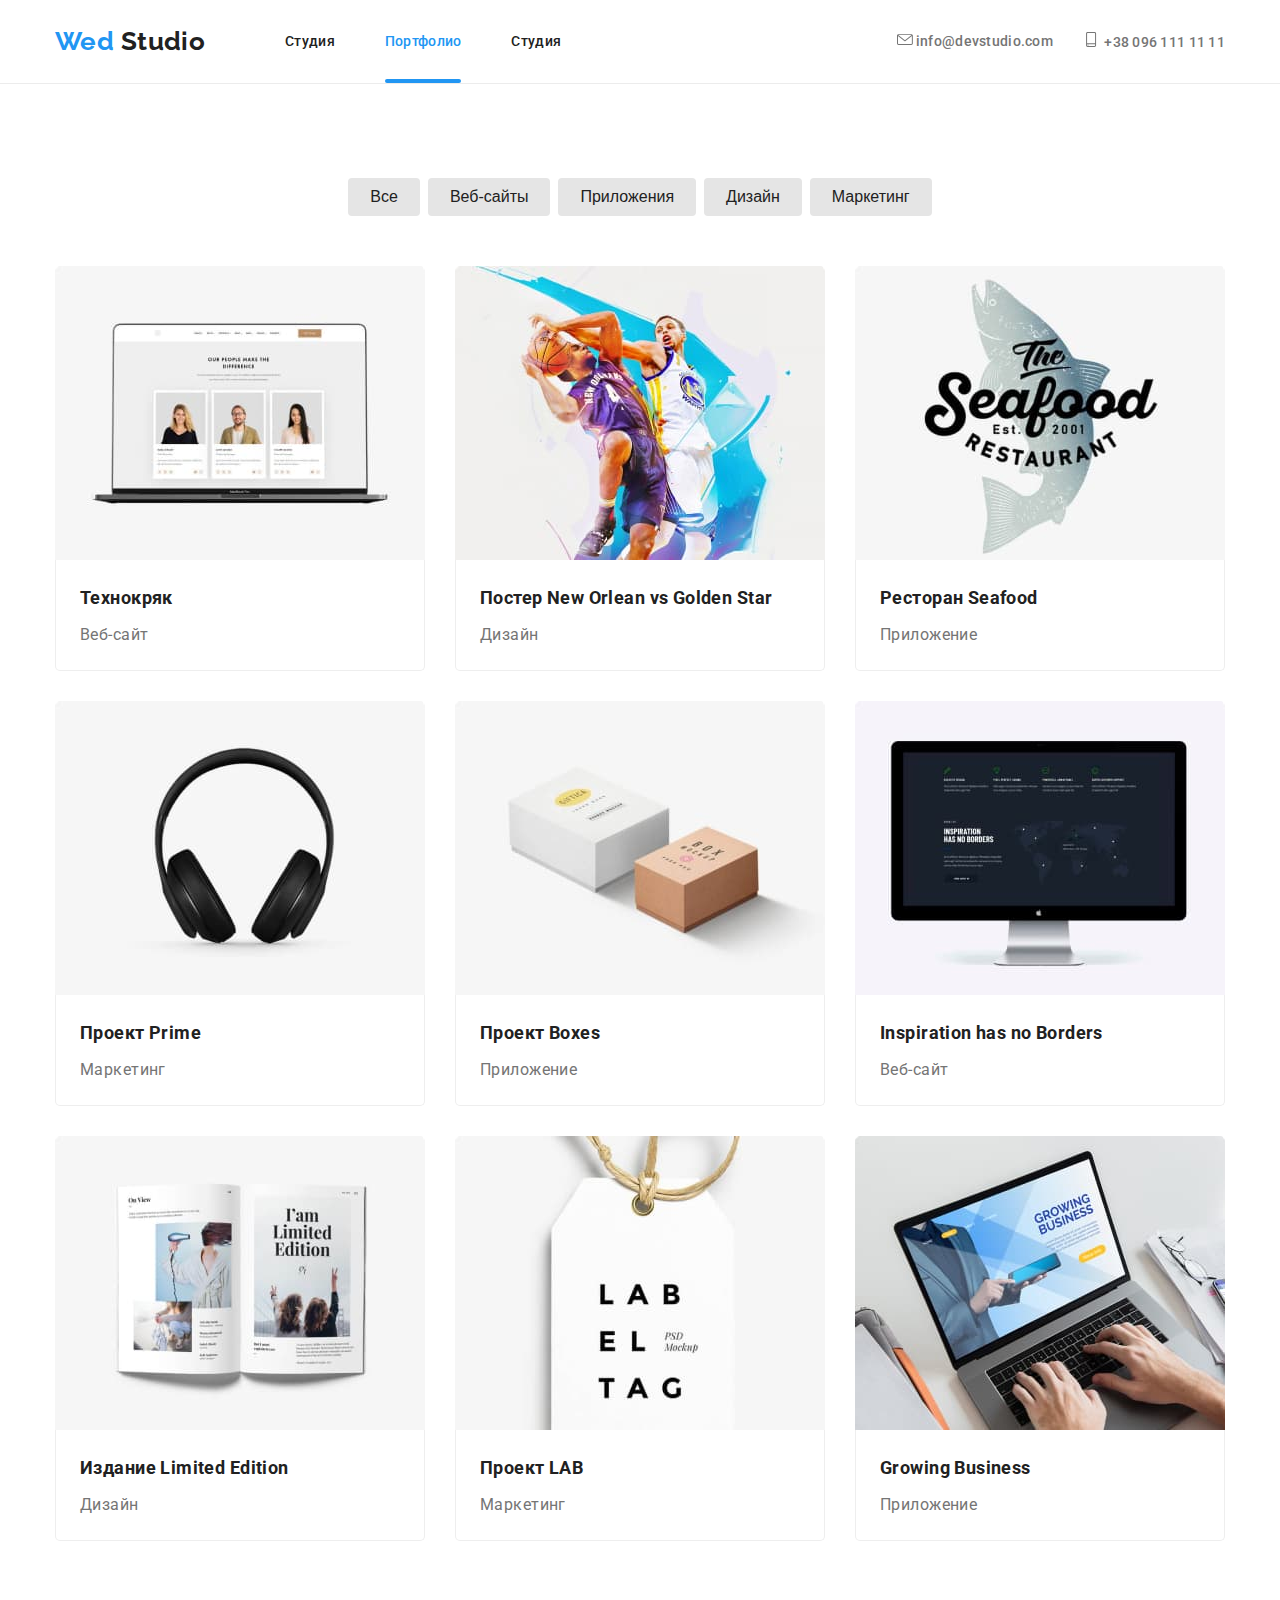
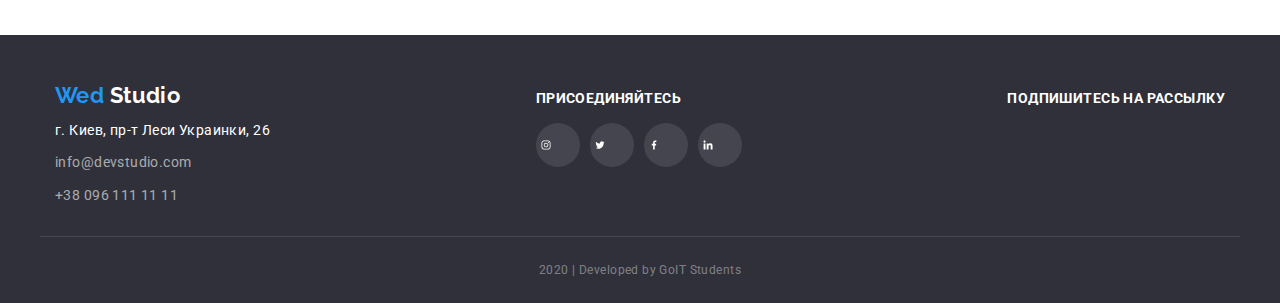
==== portfolio.html @ 5f51e0e6 "1" ====
<!DOCTYPE html>
<html lang="ru">
  <head>
    <meta charset="UTF-8" />
    <meta name="viewport" content="width=device-width, initial-scale=1.0" />
    <title>Document</title>
    <link
      href="https://fonts.googleapis.com/css2?family=Raleway:wght@700&family=Roboto:wght@400;500;700;900&display=swap"
      rel="stylesheet"
    />
    <link rel="stylesheet" href="./css/style.css" />
  </head>

  <body>
    <!--Шапка профиля-->
    <header class="header">
      <!--  основная навигация-->
      <div class="container main-header">
        <nav class="nav main-header">
          <a href="./index.html" class="logo">
            <span class="logo-web">Wed</span>
            Studio
          </a>
          <ul class="list header-ul">
            <li class="item">
              <a href="./index.html" class="link">Студия</a>
            </li>
            <li class="item">
              <a href="./portfolio.html" class="link active-link"
                >Портфолио
                <div class="active"></div>
              </a>
            </li>
            <li class="item">
              <a href="#" class="link">Студия</a>
            </li>
          </ul>
        </nav>
        <ul class="list header-ul contact">
          <li class="item">
            <a href="mailto:info@devstudio.com" class="contact-link flex-link">
              <div class="in-bl">
                <svg class="icon-envelope">
                  <use
                    width="16"
                    heidth="12"
                    href="./images/symbol-defs1.svg#icon-envelope"
                  ></use>
                </svg>
              </div>
              <span>
                info@devstudio.com
              </span>
            </a>
          </li>
          <li class="item">
            <a href="tel:+380961111111" class="contact-link">
              <div class="in-bl">
                <svg class="icon-smartphone">
                  <use
                    width="16"
                    heidth="12"
                    href="./images/symbol-defs1.svg#icon-smartphone"
                  ></use>
                </svg>
              </div>
              +38 096 111 11 11
            </a>
          </li>
        </ul>
      </div>
    </header>
    <!-- неповторяющийся контент-->
    <main>
      <section class="section portfolio">
        <div class="container">
          <h1 class="visualli-hidden">
            Работы компании
          </h1>
          <ul class="list filter">
            <li class="element">
              <button class="button filter">
                Все
              </button>
            </li>
            <li class="element">
              <button class="button filter">
                Веб-сайты
              </button>
            </li>
            <li class="element">
              <button class="button filter">
                Приложения
              </button>
            </li>
            <li class="element">
              <button class="button filter">
                Дизайн
              </button>
            </li>
            <li class="element">
              <button class="button filter">
                Маркетинг
              </button>
            </li>
          </ul>
          <ul class="list work">
            <li class="element">
              <div class="card">
                <a href="">
                  <div class="card-picture">
                    <img
                      src="./images/portfolio/img.jpg"
                      width="370px"
                      height="294px"
                      alt="Веб-сайт предпринимателей"
                    />
                    <p class="hover-text-work">
                      Технокряк это современная площадка распространения
                      коронавируса. Компании используют эту платформу для
                      цифрового шпионажа и атак на защищённые сервера
                      конкурентов.
                    </p>
                  </div>
                  <div class="card-contens">
                    <h2 class="job-title">Технокряк</h2>
                    <p class="text-work">Веб-сайт</p>
                  </div>
                </a>
              </div>
            </li>
            <li class="element">
              <div class="card">
                <a href="">
                  <div class="card-picture">
                    <img
                      src="./images/portfolio/img(1).jpg"
                      width="370px"
                      height="294px"
                      alt="постер с баскетболистами"
                    />
                    <p class="hover-text-work">
                      Технокряк это современная площадка распространения
                      коронавируса. Компании используют эту платформу для
                      цифрового шпионажа и атак на защищённые сервера
                      конкурентов.
                    </p>
                  </div>
                  <div class="card-contens">
                    <h2 class="job-title">Постер New Orlean vs Golden Star</h2>
                    <p class="text-work">Дизайн</p>
                  </div>
                </a>
              </div>
            </li>
            <li class="element">
              <div class="card">
                <a href="">
                  <div class="card-picture">
                    <img
                      src="./images/portfolio/img(2).jpg"
                      width="370px"
                      height="294px"
                      alt="иконка приложения рыбного ресторана"
                    />
                    <p class="hover-text-work">
                      Технокряк это современная площадка распространения
                      коронавируса. Компании используют эту платформу для
                      цифрового шпионажа и атак на защищённые сервера
                      конкурентов.
                    </p>
                  </div>
                  <div class="card-contens">
                    <h2 class="job-title">Ресторан Seafood</h2>
                    <p class="text-work">Приложение</p>
                  </div>
                </a>
              </div>
            </li>
            <li class="element">
              <div class="card">
                <a href="">
                  <div class="card-picture">
                    <img
                      src="./images/portfolio/img(3).jpg"
                      width="370px"
                      height="294px"
                      alt="наушники"
                    />
                    <p class="hover-text-work">
                      Технокряк это современная площадка распространения
                      коронавируса. Компании используют эту платформу для
                      цифрового шпионажа и атак на защищённые сервера
                      конкурентов.
                    </p>
                  </div>
                  <div class="card-contens">
                    <h2 class="job-title">Проект Prime</h2>
                    <p class="text-work">Маркетинг</p>
                  </div>
                </a>
              </div>
            </li>
            <li class="element">
              <div class="card">
                <a href="">
                  <div class="card-picture">
                    <img
                      src="./images/portfolio/img(4).jpg"
                      width="370px"
                      height="294px"
                      alt="иконка приложения для boxes"
                    />
                    <p class="hover-text-work">
                      Технокряк это современная площадка распространения
                      коронавируса. Компании используют эту платформу для
                      цифрового шпионажа и атак на защищённые сервера
                      конкурентов.
                    </p>
                  </div>
                  <div class="card-contens">
                    <h2 class="job-title">Проект Boxes</h2>
                    <p class="text-work">Приложение</p>
                  </div>
                </a>
              </div>
            </li>
            <li class="element">
              <div class="card">
                <a href="">
                  <div class="card-picture">
                    <img
                      src="./images/portfolio/img(5).jpg"
                      width="370px"
                      height="294px"
                      alt="Веб-сайт туроператора"
                    />
                    <p class="hover-text-work">
                      Технокряк это современная площадка распространения
                      коронавируса. Компании используют эту платформу для
                      цифрового шпионажа и атак на защищённые сервера
                      конкурентов.
                    </p>
                  </div>
                  <div class="card-contens">
                    <h2 class="job-title">Inspiration has no Borders</h2>
                    <p class="text-work">Веб-сайт</p>
                  </div>
                </a>
              </div>
            </li>
            <li class="element">
              <div class="card">
                <a href="">
                  <div class="card-picture">
                    <img
                      src="./images/portfolio/img(6).jpg"
                      width="370px"
                      height="294px"
                      alt="модный журнал"
                    />
                    <p class="hover-text-work">
                      Технокряк это современная площадка распространения
                      коронавируса. Компании используют эту платформу для
                      цифрового шпионажа и атак на защищённые сервера
                      конкурентов.
                    </p>
                  </div>
                  <div class="card-contens">
                    <h2 class="job-title">Издание Limited Edition</h2>
                    <p class="text-work">Дизайн</p>
                  </div>
                </a>
              </div>
            </li>
            <li class="element">
              <div class="card">
                <a href="">
                  <div class="card-picture">
                    <img
                      src="./images/portfolio/img(7).jpg"
                      width="370px"
                      height="294px"
                      alt="логотип бренда"
                    />
                    <p class="hover-text-work">
                      Технокряк это современная площадка распространения
                      коронавируса. Компании используют эту платформу для
                      цифрового шпионажа и атак на защищённые сервера
                      конкурентов.
                    </p>
                  </div>
                  <div class="card-contens">
                    <h2 class="job-title">Проект LAB</h2>
                    <p class="text-work">Маркетинг</p>
                  </div>
                </a>
              </div>
            </li>
            <li class="element">
              <div class="card">
                <a href="">
                  <div class="card-picture">
                    <img
                      src="./images/portfolio/img(8).jpg"
                      width="370px"
                      height="294px"
                      alt="приложение для компьютеров"
                    />
                    <p class="hover-text-work">
                      Технокряк это современная площадка распространения
                      коронавируса. Компании используют эту платформу для
                      цифрового шпионажа и атак на защищённые сервера
                      конкурентов.
                    </p>
                  </div>
                  <div class="card-contens">
                    <h2 class="job-title">Growing Business</h2>
                    <p class="text-work">Приложение</p>
                  </div>
                </a>
              </div>
            </li>
          </ul>
        </div>
      </section>
    </main>
    <!--подвал-->
    <footer class="footer">
      <div class="container footer-container">
        <div>
          <a href="./index.html" class="logo-footer">
            <span class="logo-web">Wed</span>
            Studio
          </a>
          <!-- адресс -->
          <address class="address">
            <p>
              г. Киев, пр-т Леси Украинки, 26
            </p>
            <a href="mailto:info@devstudio.com" class="address-link">
              info@devstudio.com
            </a>
            <a href="tel:+380961111111" class="address-link"
              >+38 096 111 11 11</a
            >
          </address>
        </div>
        <div>
          <b class="b"> присоединяйтесь </b>
          <!-- соц.сети -->
          <ul class="list footer__social-networks">
            <li class="element">
              <a href="#" aria-label="instagram" class="link icon-instagram">
                <svg class="icon-instagram">
                  <use
                    width="20"
                    heidth="20"
                    href="./images/symbol-defs1.svg#icon-instagram"
                  ></use>
                </svg>
              </a>
            </li>
            <li class="element">
              <a href="#" aria-label="twitter" class="link icon-twitter">
                <svg class="icon-twitter">
                  <use
                    width="20"
                    heidth="20"
                    href="./images/symbol-defs1.svg#icon-twitter"
                  ></use>
                </svg>
              </a>
            </li>
            <li class="element">
              <a href="#" aria-label="facebook" class="link icon-facebook">
                <svg class="icon-facebook">
                  <use
                    width="20"
                    heidth="20"
                    href="./images/symbol-defs1.svg#icon-facebook"
                  ></use>
                </svg>
              </a>
            </li>
            <li class="element">
              <a href="#" aria-label="linkedin" class="link icon-linkedin">
                <svg class="icon-linkedin">
                  <use
                    width="20"
                    heidth="20"
                    href="./images/symbol-defs1.svg#icon-linkedin"
                  ></use>
                </svg>
              </a>
            </li>
          </ul>
        </div>
        <b class="b">
          Подпишитесь на рассылку
        </b>
      </div>
      <p class="copyright container">2020 | Developed by GoIT Students</p>
    </footer>
  </body>
</html>
---- css/style.css ----
html {
  box-sizing: border-box;
}

*,
*::before,
*::after {
  box-sizing: inherit;
}
/* 
*,
*::before,
*::after {
  transition: 250ms cubic-bezier(0.4, 0, 0.2, 1);
} */

:root {
  --primary-text-color: #757575;
  --secondary-text-color: #212121;
  --white-color-text: #ffffff;
  --text-hover-color: #2196f3;
  --background-color: #e5e5e5;
  --secondary-background-color: #f5f4fa;
  --address-text-color: rgba(255, 255, 255, 0.6);
}

/* общие */

body {
  background-color: var(--white-color-text);
  color: var(--primary-text-color);
  font-family: Roboto, sans-serif;
  font-style: normal;
  font-size: 14px;
  line-height: 1.14;
  letter-spacing: 0.03em;
  margin: 0px;
}

a {
  text-decoration: none;
}

h1,
h2,
h3,
h4,
h5,
h6,
p {
  margin-top: 0px;
  margin-bottom: 0px;
}

img {
  display: block;
  max-width: 100%;
  height: auto;
}

.visualli-hidden {
  position: absolute;
  width: 1px;
  height: 1px;
  margin: -1px;
  padding: 0px;
  border: 0px;
  clip: rect(0 0 0 0);
  overflow: hidden;
}

.list {
  list-style: none;
  margin-top: 0px;
  margin-bottom: 0px;
  padding-left: 0px;
}

.container {
  width: 1200px;
  padding-left: 15px;
  padding-right: 15px;

  margin-left: auto;
  margin-right: auto;
}

.center {
  text-align: center;
}

.section > .section-title {
  color: var(--secondary-text-color);
  font-weight: 700;
  font-size: 36px;
  line-height: 1.17;
  text-align: center;
}
.section-title {
  color: var(--secondary-text-color);
}
.employment-list,
.specialists {
  margin-top: 50px;
}

.in-bl {
  display: inline-block;
}

/* кнопка */
.button {
  display: inline-block;

  background-color: var(--background-color);
  color: var(--primary-text-color);
}
.section {
  padding-top: 94px;
  padding-bottom: 94px;
}

/* шапка */

.header {
  background-color: var(--white-color-text);
}

.main-header {
  display: flex;
  align-items: center;
}

.header-ul {
  display: flex;
}

.header-ul .item:not(:last-child) {
  margin-right: 50px;
}

.contact {
  margin-left: auto;
  align-items: center;
}

.contact .item:not(:last-child) {
  margin-right: 30px;
}

.header-ul .link,
.header-ul .contact-link {
  display: block;
  padding-top: 32px;
  padding-bottom: 32px;

  transition: 250ms cubic-bezier(0.4, 0, 0.2, 1);
}

.nav .link {
  color: var(--secondary-text-color);
  font-weight: 500;
  letter-spacing: 0.02em;

  transition: 250ms cubic-bezier(0.4, 0, 0.2, 1);
}

.link.active-link,
.nav .link:hover,
.nav .link:focus,
.contact-link:focus,
.contact-link:hover {
  color: var(--text-hover-color);

  transition: 250ms cubic-bezier(0.4, 0, 0.2, 1);
}

.active,
.header-ul .link::after {
  position: absolute;
  bottom: -2px;

  width: 100%;
  height: 4px;
  border-radius: 2px;

  background-color: var(--text-hover-color);
}

.header-ul .link {
  position: relative;
}

.header-ul .link::after {
  content: "";
  display: block;

  opacity: 0;
  transform: scaleX(0);

  transition: 250ms cubic-bezier(0.4, 0, 0.2, 1);
}

.header-ul .link:hover::after {
  opacity: 1;
  transform: scaleX(1);

  transition: 250ms cubic-bezier(0.4, 0, 0.2, 1);
}

.logo {
  display: inline-block;
  margin-right: 80px;

  color: var(--secondary-text-color);
  font-family: Raleway, sans-serif;
  font-weight: 700;
  font-size: 26px;
  line-height: 1.19;
}
.logo-web {
  color: var(--text-hover-color);
  font-family: Raleway, sans-serif;
}
.contact-link {
  color: var(--primary-text-color);

  font-weight: 500;
  letter-spacing: 0.02em;
}

.flex-link {
  display: flex;
}

.icon-envelope {
  width: 16px;
  height: 11.2px;
  fill: currentColor;
}

.icon-smartphone {
  width: 18px;
  height: 15px;
  fill: currentColor;
}

/* подвал */

.logo-footer {
  color: var(--white-color-text);
  font-family: Raleway, sans-serif;
  font-weight: 700;
  font-size: 22px;
  line-height: 1.18;
}
.address {
  display: flex;
  flex-direction: column;

  color: var(--white-color-text);
  font-weight: 400;
  font-size: 14px;
  font-style: normal;
  line-height: 1.71;

  margin-top: 10px;
}
.address-link {
  color: var(--address-text-color);

  margin-top: 9px;
}

.copyright {
  display: block;
  padding-top: 21px;
  padding-bottom: 21px;
  border-top: 1px solid rgba(255, 255, 255, 0.1);

  color: rgba(255, 255, 255, 0.4);
  font-weight: 400;
  font-size: 12px;
  line-height: 2;
  text-align: center;
}

.b {
  display: block;
  color: var(--white-color-text);
  font-weight: 700;
  text-transform: uppercase;
}

.footer__social-networks {
  margin-top: 21px;
}

.footer__social-networks .element {
  margin-right: 10px;
}

.footer__social-networks .element:nth-last-child(1) {
  margin-right: 0px;
}

.footer__social-networks .link {
  display: inline-flex;
  width: 44px;
  height: 44px;

  background: rgba(255, 255, 255, 0.1);
  border-radius: 50%;
  background-repeat: no-repeat;
  background-position: center;
  background-size: 20px;
  fill: var(--white-color-text);

  transition: 250ms cubic-bezier(0.4, 0, 0.2, 1);
}

.footer__social-networks .link:hover,
.footer__social-networks .link:focus {
  background-color: var(--text-hover-color);

  transition: 250ms cubic-bezier(0.4, 0, 0.2, 1);
}

#icon-instagram,
#icon-twitter,
#icon-facebook,
#icon-linkedin,
#icon-logo-1 {
  fill: currentColor;
}

.footer-container {
  display: flex;
  align-items: baseline;
  justify-content: space-between;
  padding-bottom: 28px;
}

.footer {
  background-color: #2f303a;
  padding-top: 48px;
}

.footer-mail {
  width: 358px;
  height: 50px;
  padding-left: 16px;
  opacity: 1;

  border: 1px solid rgba(255, 255, 255, 0.3);
  box-sizing: border-box;
  box-shadow: 0px 4px 4px rgba(0, 0, 0, 0.15);
  border-radius: 4px;
  color: rgba(255, 255, 255, 0.6);

  background-color: transparent;
}

.footer .field {
  margin-top: 20px;
}

.footer-place {
  position: absolute;
  left: 16px;
  top: 50%;
  transform: translateY(-50%);
  opacity: 1;

  font-weight: normal;
  font-size: 16px;
  line-height: 1.3;
  letter-spacing: 0.03em;

  color: rgba(255, 255, 255, 0.6);
}

.flex {
  display: flex;
}

.footer .button.primary {
  display: flex;
  width: 215px;
  box-shadow: 0px 4px 4px rgba(0, 0, 0, 0.15);

  margin-top: 20px;
  margin-left: 12px;
}

.icon-send {
  display: inline-block;
  margin-left: 10px;
  width: 24px;
  height: 24px;
}

.field:focus-within > .footer-place,
.footer-mail:not(:placeholder-shown) + .footer-place {
  opacity: 0;
  transition: 250ms cubic-bezier(0.4, 0, 0.2, 1);

  font-size: 12px;
  line-height: 1.17;
  color: var(--text-hover-color);
}

/* main index */

/* герой */

.hero {
  background-color: rgba(47, 48, 58, 0.8);
  background-image: linear-gradient(
      rgba(47, 48, 58, 0.8),
      rgba(47, 48, 58, 0.8)
    ),
    url(../images/Header-img.jpg);
  height: 600px;
  max-width: 1600px;
  margin-left: auto;
  margin-right: auto;
  background-repeat: no-repeat;
  background-position: center;
  background-size: cover;
}

.hero .container {
  padding-top: 200px;
  padding-bottom: 200px;
}

.hero-title {
  color: var(--white-color-text);
  font-weight: 900;
  font-size: 44px;
  line-height: 1.36;
  text-align: center;
  letter-spacing: 0.06em;
  text-transform: uppercase;
}

.hero .button {
  margin-top: 46px;
}

.button.primary {
  background-color: var(--text-hover-color);
  color: var(--white-color-text);
  font-weight: 700;
  font-size: 16px;
  line-height: 1.87;
  letter-spacing: 0.06em;

  padding: 10px 32px;
  border: 0px;
  border-radius: 4px;
  width: 205px;
  height: 50px;
}

/* модалка */

.backdrop.is-hidden {
  opacity: 0;
  pointer-events: none;

  transition: 250ms cubic-bezier(0.4, 0, 0.2, 1);
}

.backdrop {
  position: fixed;
  width: 100%;
  height: 100%;
  top: 0px;
  left: 0px;

  background: rgba(0, 0, 0, 0.2);

  opacity: 1;

  z-index: 110;

  transition: 250ms cubic-bezier(0.4, 0, 0.2, 1);
}

.modal {
  position: absolute;
  top: 50%;
  left: 50%;

  min-width: 528px;
  height: 581px;
  padding: 40px;

  transform: translate3d(-50%, -50%, 0);

  background-color: var(--white-color-text);
  text-align: center;

  z-index: 111;
}

.modal-title {
  font-weight: bold;
  font-size: 20px;
  line-height: 1.15;
  letter-spacing: 0.03em;
  color: var(--secondary-text-color);
}

.form .button {
  margin-top: 30px;
}

.modal .icon-close {
  position: absolute;
  top: 8px;
  right: 8px;

  width: 30px;
  height: 30px;
  border-radius: 50%;
  border: 1px solid rgba(0, 0, 0, 0.1);

  z-index: 112;
}

.field {
  position: relative;
  display: flex;
  align-items: center;

  margin-top: 28px;
}

.form-input {
  display: block;
  width: 448px;
  height: 40px;

  padding-left: 42px;

  border: 1px solid rgba(33, 33, 33, 0.2);
  box-sizing: border-box;
  border-radius: 4px;
}

.name {
  margin-top: 30px;
}

.icon-person {
  position: absolute;
  width: 18px;
  height: 18px;
  top: 11px;
  left: 16px;
}

.icon-phone {
  position: absolute;
  width: 18px;
  height: 18px;
  top: 11px;
  left: 16px;
}

.icon-email {
  position: absolute;
  width: 18px;
  height: 18px;
  top: 11px;
  left: 16px;
}

.comment {
  display: block;
  resize: none;
  width: 448px;
  height: 120px;

  padding-left: 16px;
  padding-top: 12px;

  border: 1px solid rgba(33, 33, 33, 0.2);
  box-sizing: border-box;
  border-radius: 4px;
}

.checkbox-field {
  margin-top: 20px;
}

.chec {
  color: var(--text-hover-color);
  text-decoration: underline;
}

.form-label {
  position: absolute;
  top: 12px;
  left: 42px;

  font-weight: normal;
  font-size: 14px;
  line-height: 1.14;
  letter-spacing: 0.01em;

  transition: 250ms cubic-bezier(0.4, 0, 0.2, 1);
}

.field:focus-within > .form-label,
.form-input:not(:placeholder-shown) + .form-label {
  transform: translate(-26px, -32px);
  transition: 250ms cubic-bezier(0.4, 0, 0.2, 1);

  font-size: 12px;
  line-height: 1.17;
  color: var(--text-hover-color);
}

.field:focus-within > .form-icon,
.form-input:not(:placeholder-shown) + .form-icon {
  fill: var(--text-hover-color);

  transition: 250ms cubic-bezier(0.4, 0, 0.2, 1);
}

.com {
  top: 12px;
  left: 16px;
  transition: 250ms cubic-bezier(0.4, 0, 0.2, 1);
}

.field:focus-within > .com,
.comment:not(:placeholder-shown) + .com {
  font-size: 12px;
  line-height: 1.17;
  color: var(--text-hover-color);

  transform: translateY(-32px);
  transition: 250ms cubic-bezier(0.4, 0, 0.2, 1);
}

.icn {
  display: inline-block;
  width: 15px;
  height: 15px;
  margin-right: 5px;

  border: 1.5px solid #2a2a2a;
  border-radius: 1px;

  transition: 250ms cubic-bezier(0.4, 0, 0.2, 1);
}

.checkbox:checked + .icn {
  transform: scale(1.2);
  border-color: transparent;
  background-color: var(--text-hover-color);
  background-image: url(../images/icon-check-1.svg);
  background-size: contain;
  background-origin: border-box;
}

/* преимущества компании */

.flex-featurest {
  display: flex;
}

.flex-featurest .element {
  width: 278px;
  margin-right: 30px;
}

.flex-featurest .in-bl {
  background-color: var(--secondary-background-color);
}

.icon-antenna,
.icon-diagram,
.icon-clock,
.icon-astronaut {
  width: 270px;
  height: 120px;
}

.section-title.features {
  color: var(--secondary-text-color);
  font-weight: 700;
  font-size: 14px;
  line-height: 1.14;
  text-transform: uppercase;

  margin-top: 30px;
}
.text.features {
  font-weight: 400;
  font-size: 14px;
  line-height: 1.71;

  margin-top: 10px;
}
/* занятость */
.employment {
  border-top: 1px solid #ececec;
}

.employment-list {
  display: flex;
}

.employment-list .element {
  position: relative;

  width: 370px;
  margin-right: 30px;
}

.employment-list .element:nth-child(3n) {
  margin-right: 0px;
}

.employment-list .link {
  position: absolute;
  bottom: 0px;

  display: inline-block;
  padding: 27px 0px;
  width: 370px;

  color: var(--white-color-text);
  background: rgba(47, 48, 58, 0.8);
  border-radius: 0px 0px 4px 4px;
  font-weight: bold;
  text-transform: uppercase;
}

/* спецыалисты компании */

.specialists {
  display: flex;
}

.specialists > .element {
  width: 270px;
  margin-right: 30px;
  background-color: var(--white-color-text);
  border-radius: 4px;
  overflow: hidden;
  box-shadow: 0px 2px 1px rgba(0, 0, 0, 0.2), 0px 1px 1px rgba(0, 0, 0, 0.14),
    0px 1px 3px rgba(0, 0, 0, 0.12);
}

.specialists .element:nth-child(4n) {
  margin-right: 0px;
}

.section.company-specialists {
  background-color: var(--background-color);
}

.section-title.specialist {
  color: var(--secondary-text-color);
  font-weight: 500;
}

.specialists .center {
  padding-top: 30px;
  padding-bottom: 24px;
}

.specialist {
  font-size: 16px;
  line-height: 1.19;
}

.specialist.name {
  font-weight: 400;

  margin-top: 10px;
}

.social-networks,
.footer__social-networks {
  display: flex;
  margin-top: 16px;
}

.social-networks {
  padding-left: 32px;
  padding-right: 32px;
}

.social-networks .element {
  margin-right: 10px;
}
.social-networks .element:nth-last-child(-n + 1) {
  margin-right: 0px;
}

.social-networks .link {
  display: inline-block;
  width: 44px;
  height: 44px;
  background-repeat: no-repeat;
  background-position: center;
  border-radius: 50%;
  fill: #afb1b8;

  transition: 250ms cubic-bezier(0.4, 0, 0.2, 1);
}

.social-networks .link:hover,
.social-networks .link:focus {
  fill: var(--white-color-text);
  background-color: var(--text-hover-color);

  transition: 250ms cubic-bezier(0.4, 0, 0.2, 1);
}

.icon-instagram,
.icon-twitter,
.icon-facebook,
.icon-linkedin {
  width: 44px;
  height: 44px;
}

/* клиенты */

.customers {
  display: flex;
  justify-content: center;
  margin-top: 50px;
}

.customers .element {
  margin-right: 30px;
  width: 170px;
  height: 90px;

  transition: 250ms cubic-bezier(0.4, 0, 0.2, 1);
}

.customers-link {
  display: block;
  fill: #afb1b8;
  border: 1px solid #afb1b8;
  border-radius: 4px;

  transition: 250ms cubic-bezier(0.4, 0, 0.2, 1);
}

.icon {
  width: 170px;
  height: 90px;
}

#icon-logo-1,
#icon-logo-2,
#icon-logo-3,
#icon-logo-4,
#icon-logo-5,
#icon-logo-6 {
  fill: currentColor;
}

.customers .customers-link:hover,
.customers-link:focus {
  border-color: var(--text-hover-color);
  fill: var(--text-hover-color);

  transition: 250ms cubic-bezier(0.4, 0, 0.2, 1);
}

.customers .element:nth-child(6n) {
  margin-right: 0px;
}

/* main portfolio */

.portfolio {
  /* background-color: var(--background-color); */
  border-top: 1px solid #ececec;
}

/* кнопка portfolio */

.button.filter {
  color: var(--secondary-text-color);
  background-color: var(--background-color);
  font-weight: 500;
  font-size: 16px;
  line-height: 1.62;

  border: 0px;
  padding: 6px 22px;
  border-radius: 4px;

  transition: 250ms cubic-bezier(0.4, 0, 0.2, 1);
}

.button.filter:focus,
.button.filter:hover {
  background-color: var(--text-hover-color);
  color: var(--white-color-text);

  transition: 250ms cubic-bezier(0.4, 0, 0.2, 1);
}

.filter {
  display: flex;
  justify-content: center;
}

.filter .element {
  margin-right: 8px;
}

.filter .element:nth-last-child(-n + 1) {
  margin-right: 0px;
}

/* список */

.job-title {
  color: var(--secondary-text-color);
  font-weight: 700;
  font-size: 18px;
  line-height: 2;
}

.text-work {
  color: var(--primary-text-color);
  font-weight: 400;
  font-size: 16px;
  line-height: 1.87;

  margin-top: 4px;
}

.hover-text-work {
  position: absolute;
  bottom: 0px;
  transform-origin: bottom center;
  transform: translate3d(0, 100%, 0);

  width: 100%;
  height: 100%;
  padding: 63px 24px;

  color: var(--white-color-text);
  background: rgba(33, 150, 243, 0.9);
  font-weight: 400;
  font-size: 18px;
  line-height: 1.56;
  letter-spacing: 0.03em;

  transition: 250ms cubic-bezier(0.4, 0, 0.2, 1);
}

.card-picture {
  position: relative;
  overflow: hidden;
}

.card:hover .hover-text-work {
  transform: translate3d(0, 0, 0);
  transition-duration: 250ms;
  transition-timing-function: cubic-bezier(0.4, 0, 0.2, 1);

  transition: 250ms cubic-bezier(0.4, 0, 0.2, 1);
}

.work {
  display: flex;
  flex-wrap: wrap;
  margin-top: 50px;
}

.work .element {
  max-width: calc((100%-60px) / 3);
  margin-right: 30px;
  margin-right: 30px;
  margin-top: 30px;

  transition: 250ms cubic-bezier(0.4, 0, 0.2, 1);
}

.work .element:hover,
.work .element:focus {
  box-shadow: 1px 4px 6px rgba(0, 0, 0, 0.16), 0px 4px 4px rgba(0, 0, 0, 0.06),
    0px 1px 1px rgba(0, 0, 0, 0.12);

  transition: 250ms cubic-bezier(0.4, 0, 0.2, 1);
}

.work .element:nth-child(3n) {
  margin-right: 0px;
}

.work .element:nth-child(-n + 3) {
  margin-top: 0px;
}

.card > a {
  display: block;
}

.card {
  border-top-left-radius: 5px;
  border-top-right-radius: 5px;
  overflow: hidden;
}

.card-contens {
  background: #ffffff;
  border-right: 1px solid #eeeeee;
  border-left: 1px solid #eeeeee;
  border-bottom: 1px solid #eeeeee;
  padding-top: 20px;
  padding-bottom: 20px;
  padding-right: 24px;
  padding-left: 24px;
  border-bottom-right-radius: 5px;
  border-bottom-left-radius: 5px;
}
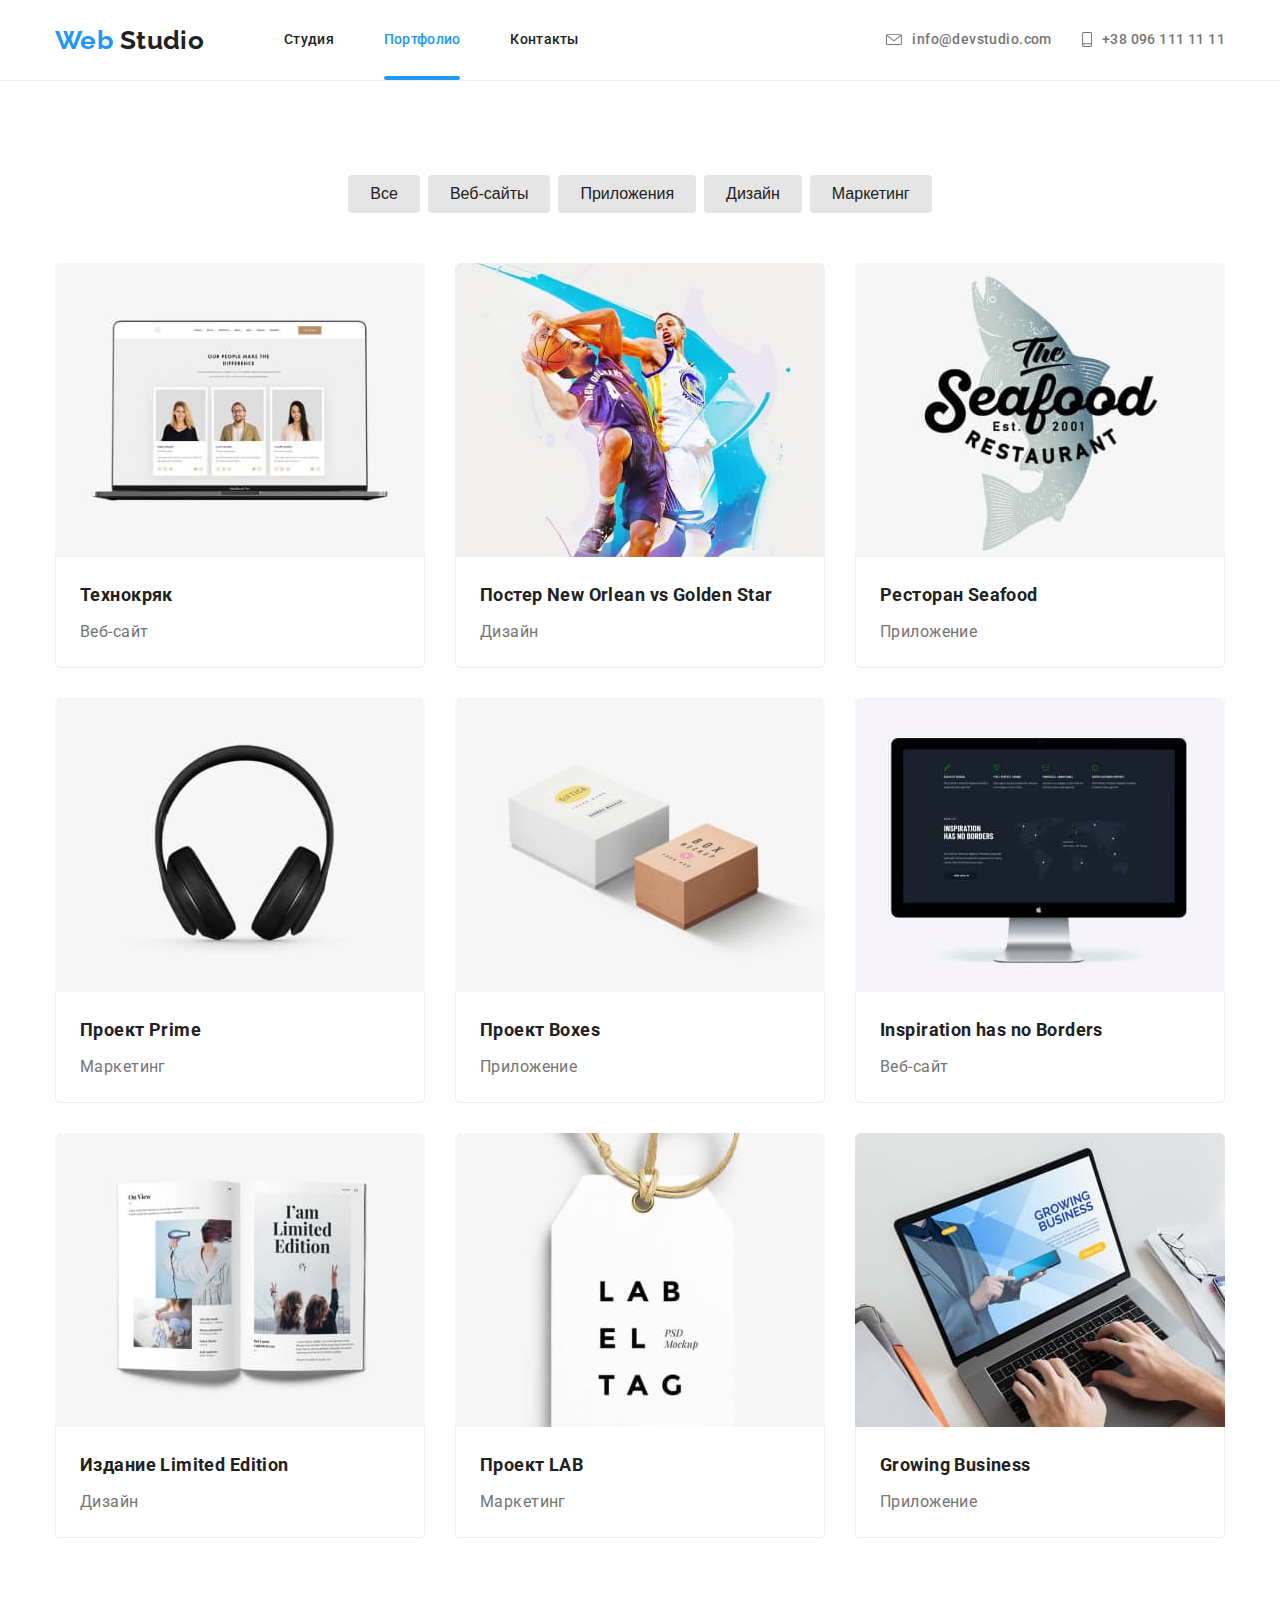
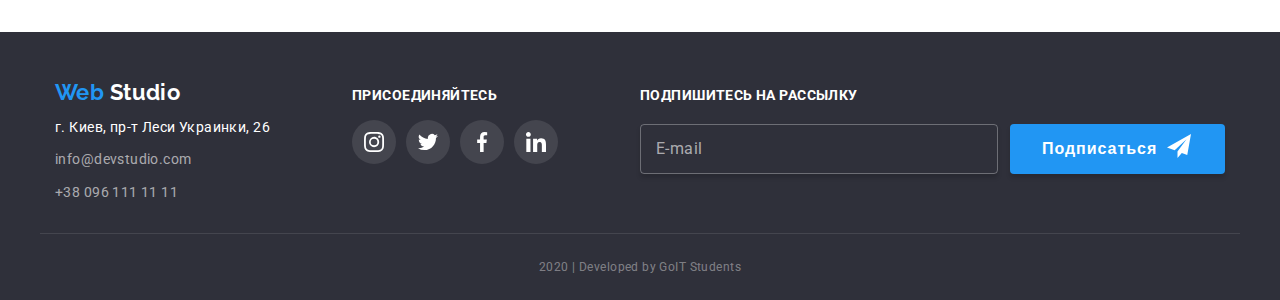
==== commit 6f2f4177: "3" ====
--- a/portfolio.html
+++ b/portfolio.html
@@ -14,16 +14,18 @@
   <body>
     <!--Шапка профиля-->
     <header class="header">
-      <!--  основная навигация-->
       <div class="container main-header">
+        <!--  основная навигация-->
         <nav class="nav main-header">
           <a href="./index.html" class="logo">
-            <span class="logo-web">Wed</span>
+            <span class="logo-web">Web</span>
             Studio
           </a>
           <ul class="list header-ul">
             <li class="item">
-              <a href="./index.html" class="link">Студия</a>
+              <a href="./index.html" class="link">
+                Студия
+              </a>
             </li>
             <li class="item">
               <a href="./portfolio.html" class="link active-link"
@@ -32,38 +34,24 @@
               </a>
             </li>
             <li class="item">
-              <a href="#" class="link">Студия</a>
+              <a href="#" class="link">Контакты</a>
             </li>
           </ul>
         </nav>
         <ul class="list header-ul contact">
           <li class="item">
             <a href="mailto:info@devstudio.com" class="contact-link flex-link">
-              <div class="in-bl">
-                <svg class="icon-envelope">
-                  <use
-                    width="16"
-                    heidth="12"
-                    href="./images/symbol-defs1.svg#icon-envelope"
-                  ></use>
-                </svg>
-              </div>
-              <span>
-                info@devstudio.com
-              </span>
+              <svg class="icon-envelope">
+                <use href="./images/symbol-defs1.svg#icon-envelope"></use>
+              </svg>
+              info@devstudio.com
             </a>
           </li>
           <li class="item">
             <a href="tel:+380961111111" class="contact-link">
-              <div class="in-bl">
-                <svg class="icon-smartphone">
-                  <use
-                    width="16"
-                    heidth="12"
-                    href="./images/symbol-defs1.svg#icon-smartphone"
-                  ></use>
-                </svg>
-              </div>
+              <svg class="icon-smartphone">
+                <use href="./images/symbol-defs1.svg#icon-smartphone"></use>
+              </svg>
               +38 096 111 11 11
             </a>
           </li>
@@ -330,7 +318,7 @@
       <div class="container footer-container">
         <div>
           <a href="./index.html" class="logo-footer">
-            <span class="logo-web">Wed</span>
+            <span class="logo-web">Web</span>
             Studio
           </a>
           <!-- адресс -->
@@ -353,52 +341,54 @@
             <li class="element">
               <a href="#" aria-label="instagram" class="link icon-instagram">
                 <svg class="icon-instagram">
-                  <use
-                    width="20"
-                    heidth="20"
-                    href="./images/symbol-defs1.svg#icon-instagram"
-                  ></use>
+                  <use href="./images/symbol-defs1.svg#icon-instagram"></use>
                 </svg>
               </a>
             </li>
             <li class="element">
               <a href="#" aria-label="twitter" class="link icon-twitter">
                 <svg class="icon-twitter">
-                  <use
-                    width="20"
-                    heidth="20"
-                    href="./images/symbol-defs1.svg#icon-twitter"
-                  ></use>
+                  <use href="./images/symbol-defs1.svg#icon-twitter"></use>
                 </svg>
               </a>
             </li>
             <li class="element">
               <a href="#" aria-label="facebook" class="link icon-facebook">
                 <svg class="icon-facebook">
-                  <use
-                    width="20"
-                    heidth="20"
-                    href="./images/symbol-defs1.svg#icon-facebook"
-                  ></use>
+                  <use href="./images/symbol-defs1.svg#icon-facebook"></use>
                 </svg>
               </a>
             </li>
             <li class="element">
               <a href="#" aria-label="linkedin" class="link icon-linkedin">
                 <svg class="icon-linkedin">
-                  <use
-                    width="20"
-                    heidth="20"
-                    href="./images/symbol-defs1.svg#icon-linkedin"
-                  ></use>
+                  <use href="./images/symbol-defs1.svg#icon-linkedin"></use>
                 </svg>
               </a>
             </li>
           </ul>
         </div>
-        <b class="b">
-          Подпишитесь на рассылку
-        </b>
+        <div>
+          <b class="b">
+            Подпишитесь на рассылку
+          </b>
+          <div class="flex">
+            <label class="field">
+              <input class="footer-mail" type="email" placeholder=" " />
+              <span class="footer-place">
+                E-mail
+              </span>
+            </label>
+            <button class="button primary">
+              <span>
+                Подписаться
+              </span>
+              <svg class="icon-send">
+                <use href="./images/symbol-defs1.svg#icon-send"></use>
+              </svg>
+            </button>
+          </div>
+        </div>
       </div>
       <p class="copyright container">2020 | Developed by GoIT Students</p>
     </footer>
--- a/css/style.css
+++ b/css/style.css
@@ -168,8 +168,8 @@
 .link.active-link,
 .nav .link:hover,
 .nav .link:focus,
-.contact-link:focus,
-.contact-link:hover {
+.header-ul .contact-link:focus,
+.header-ul .contact-link:hover {
   color: var(--text-hover-color);
 
   transition: 250ms cubic-bezier(0.4, 0, 0.2, 1);
@@ -178,7 +178,7 @@
 .active,
 .header-ul .link::after {
   position: absolute;
-  bottom: -2px;
+  bottom: 0px;
 
   width: 100%;
   height: 4px;
@@ -222,11 +222,16 @@
   color: var(--text-hover-color);
   font-family: Raleway, sans-serif;
 }
-.contact-link {
+.header-ul .contact-link {
+  display: inline-flex;
+  align-items: center;
+  font-weight: 500;
+  font-size: 14px;
   color: var(--primary-text-color);
-
-  font-weight: 500;
-  letter-spacing: 0.02em;
+  line-height: 1.14;
+  text-decoration: none;
+  margin-left: auto;
+  transition: color 250ms cubic-bezier(0.4, 0, 0.2, 1);
 }
 
 .flex-link {
@@ -236,12 +241,14 @@
 .icon-envelope {
   width: 16px;
   height: 11.2px;
+  margin-right: 10px;
   fill: currentColor;
 }
 
 .icon-smartphone {
-  width: 18px;
+  width: 10px;
   height: 15px;
+  margin-right: 10px;
   fill: currentColor;
 }
 
@@ -594,6 +601,9 @@
 }
 
 .checkbox-field {
+  display: flex;
+  align-items: center;
+  justify-content: center;
   margin-top: 20px;
 }
 
@@ -652,7 +662,7 @@
   display: inline-block;
   width: 15px;
   height: 15px;
-  margin-right: 5px;
+  margin-right: 7px;
 
   border: 1.5px solid #2a2a2a;
   border-radius: 1px;
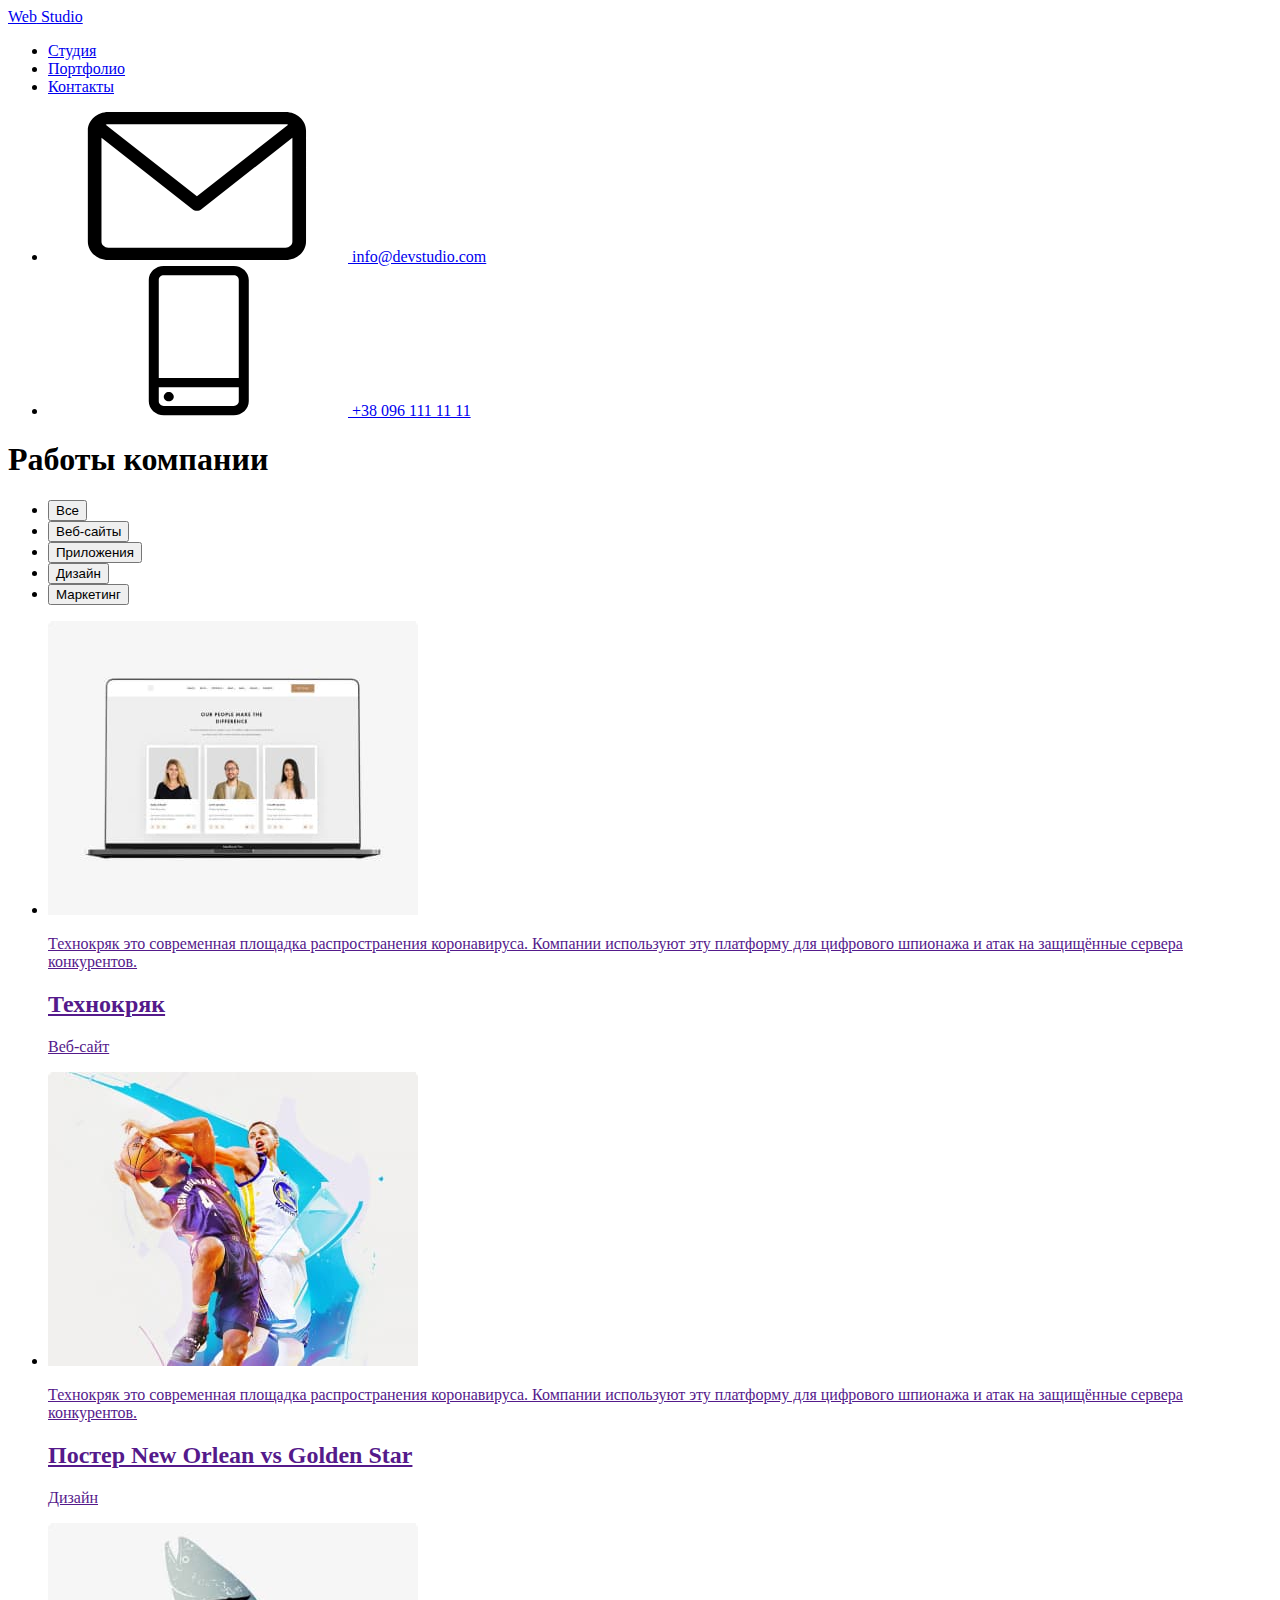
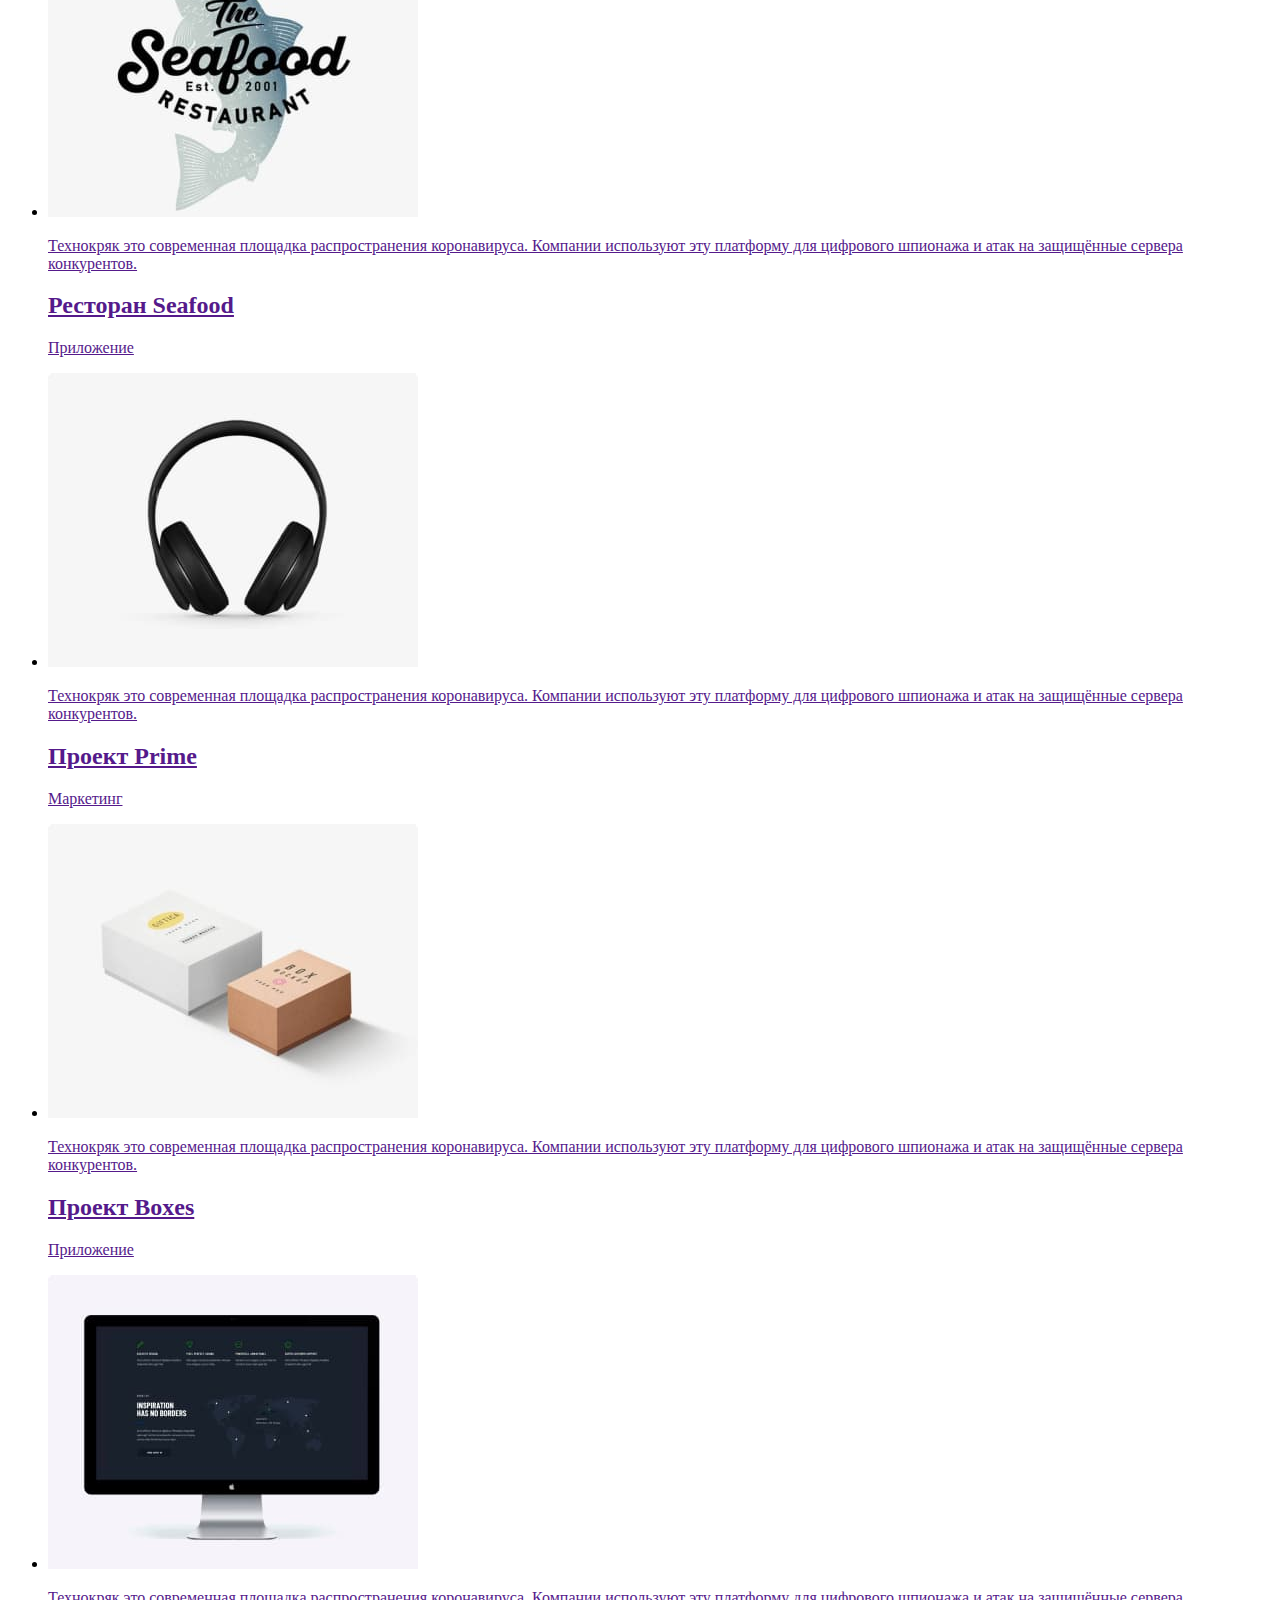
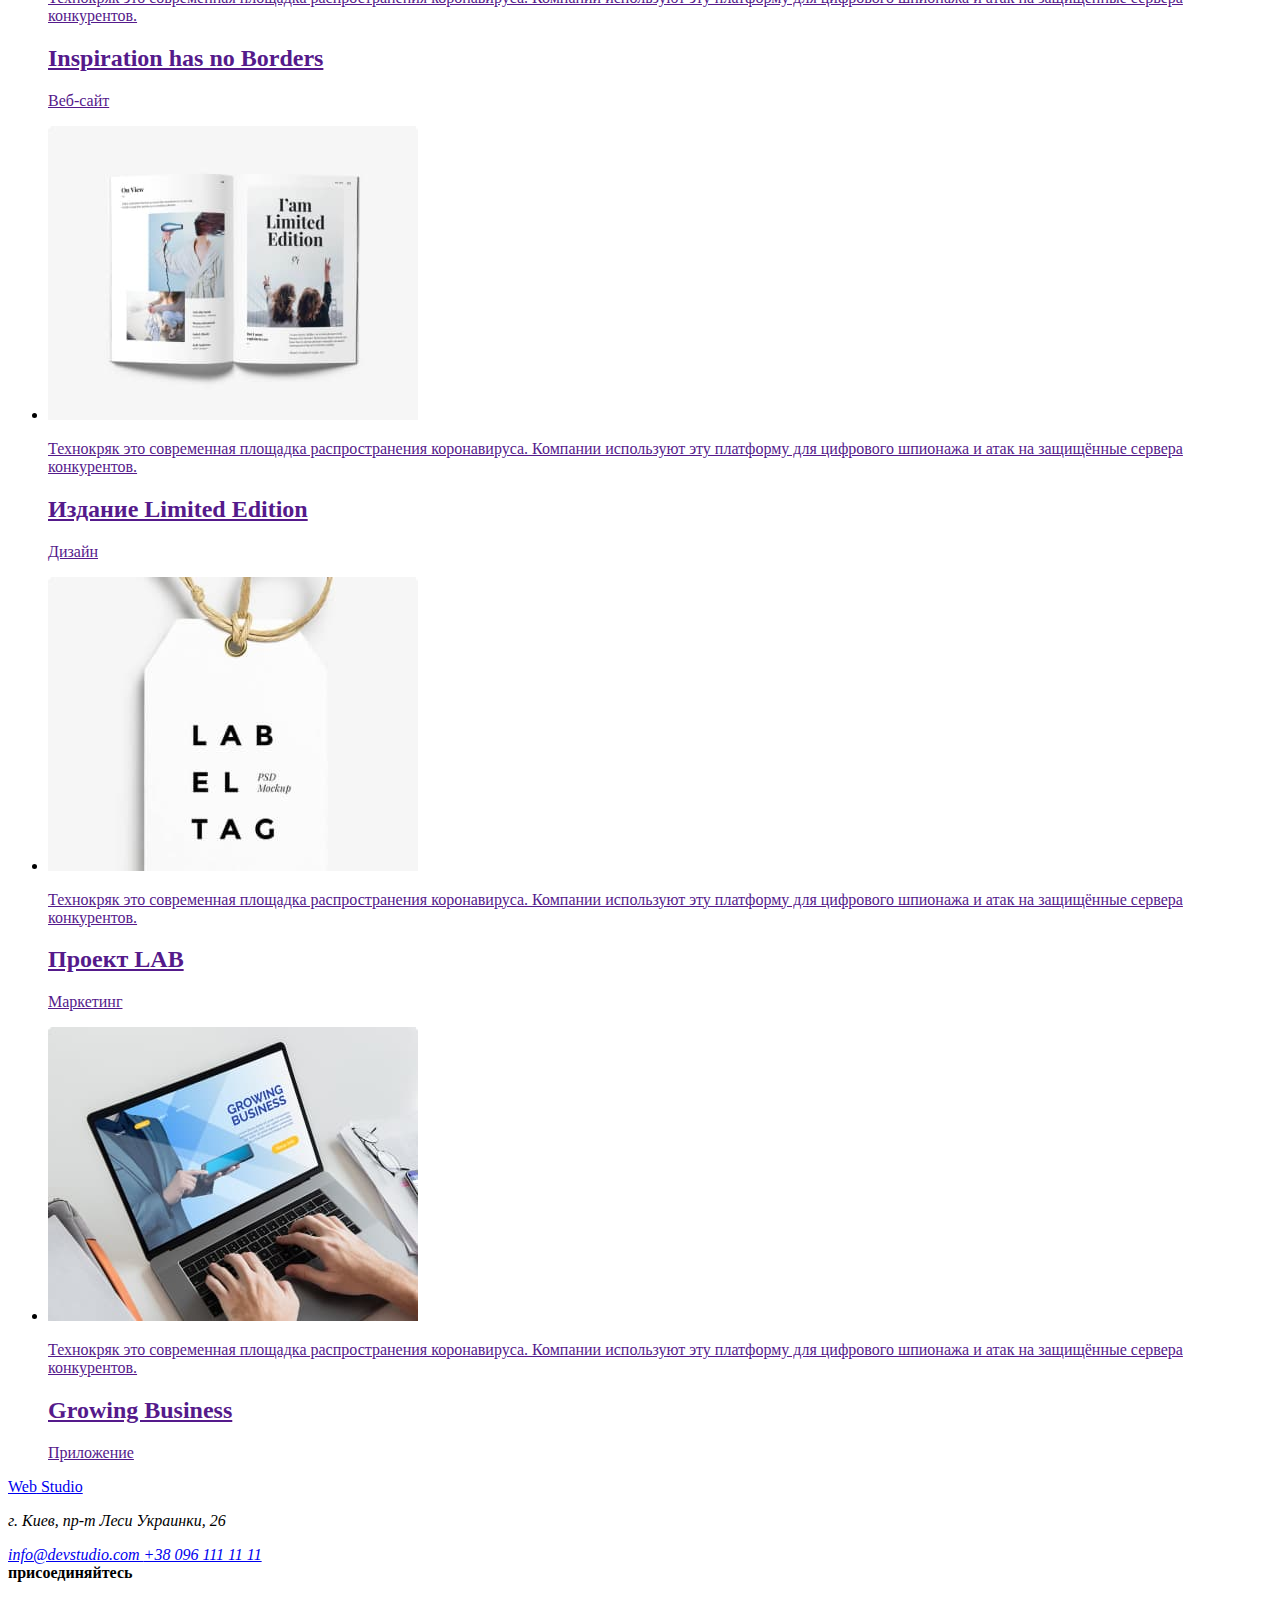
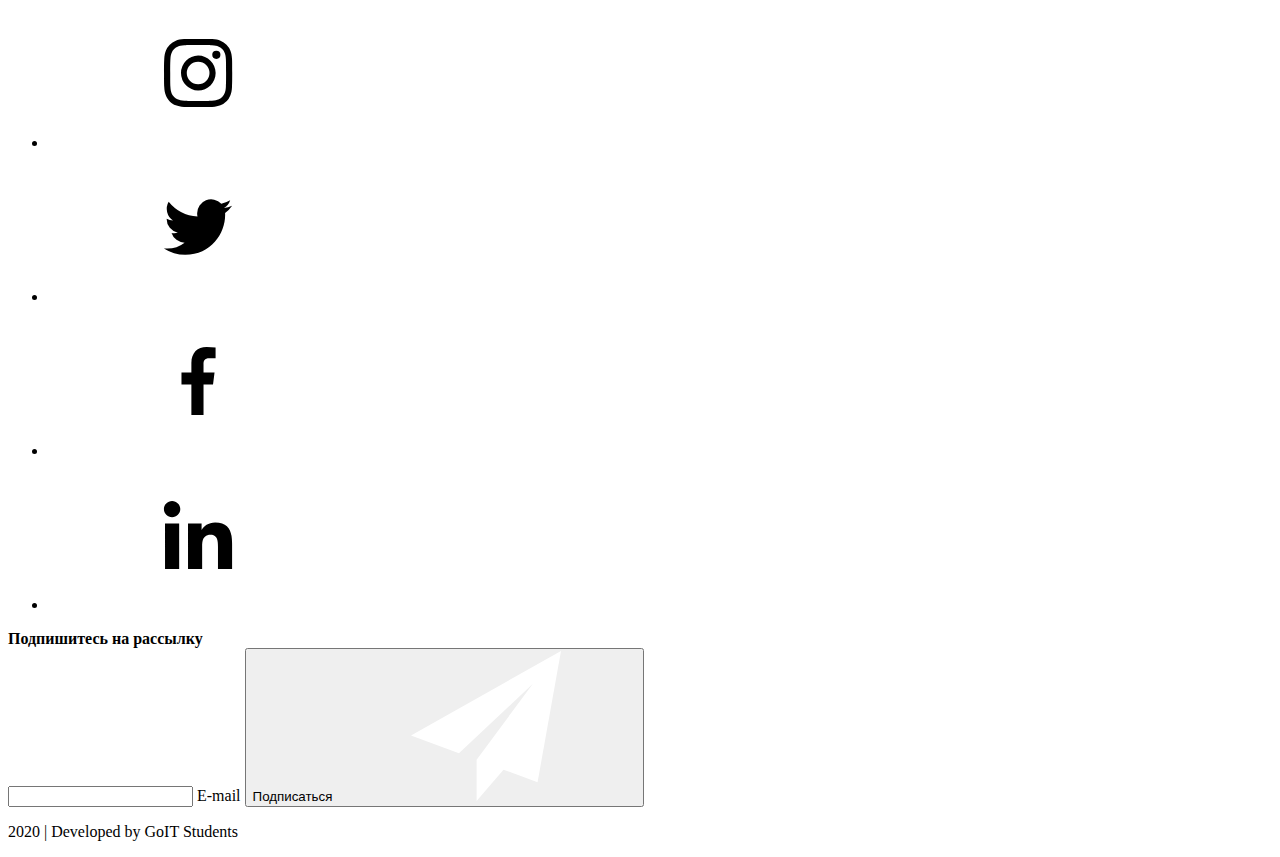
==== commit c2db5089: "3" ====
--- a/portfolio.html
+++ b/portfolio.html
@@ -8,7 +8,7 @@
       href="https://fonts.googleapis.com/css2?family=Raleway:wght@700&family=Roboto:wght@400;500;700;900&display=swap"
       rel="stylesheet"
     />
-    <link rel="stylesheet" href="./css/style.css" />
+    <link rel="stylesheet" href="./css/portfolio.min.css" />
   </head>
 
   <body>
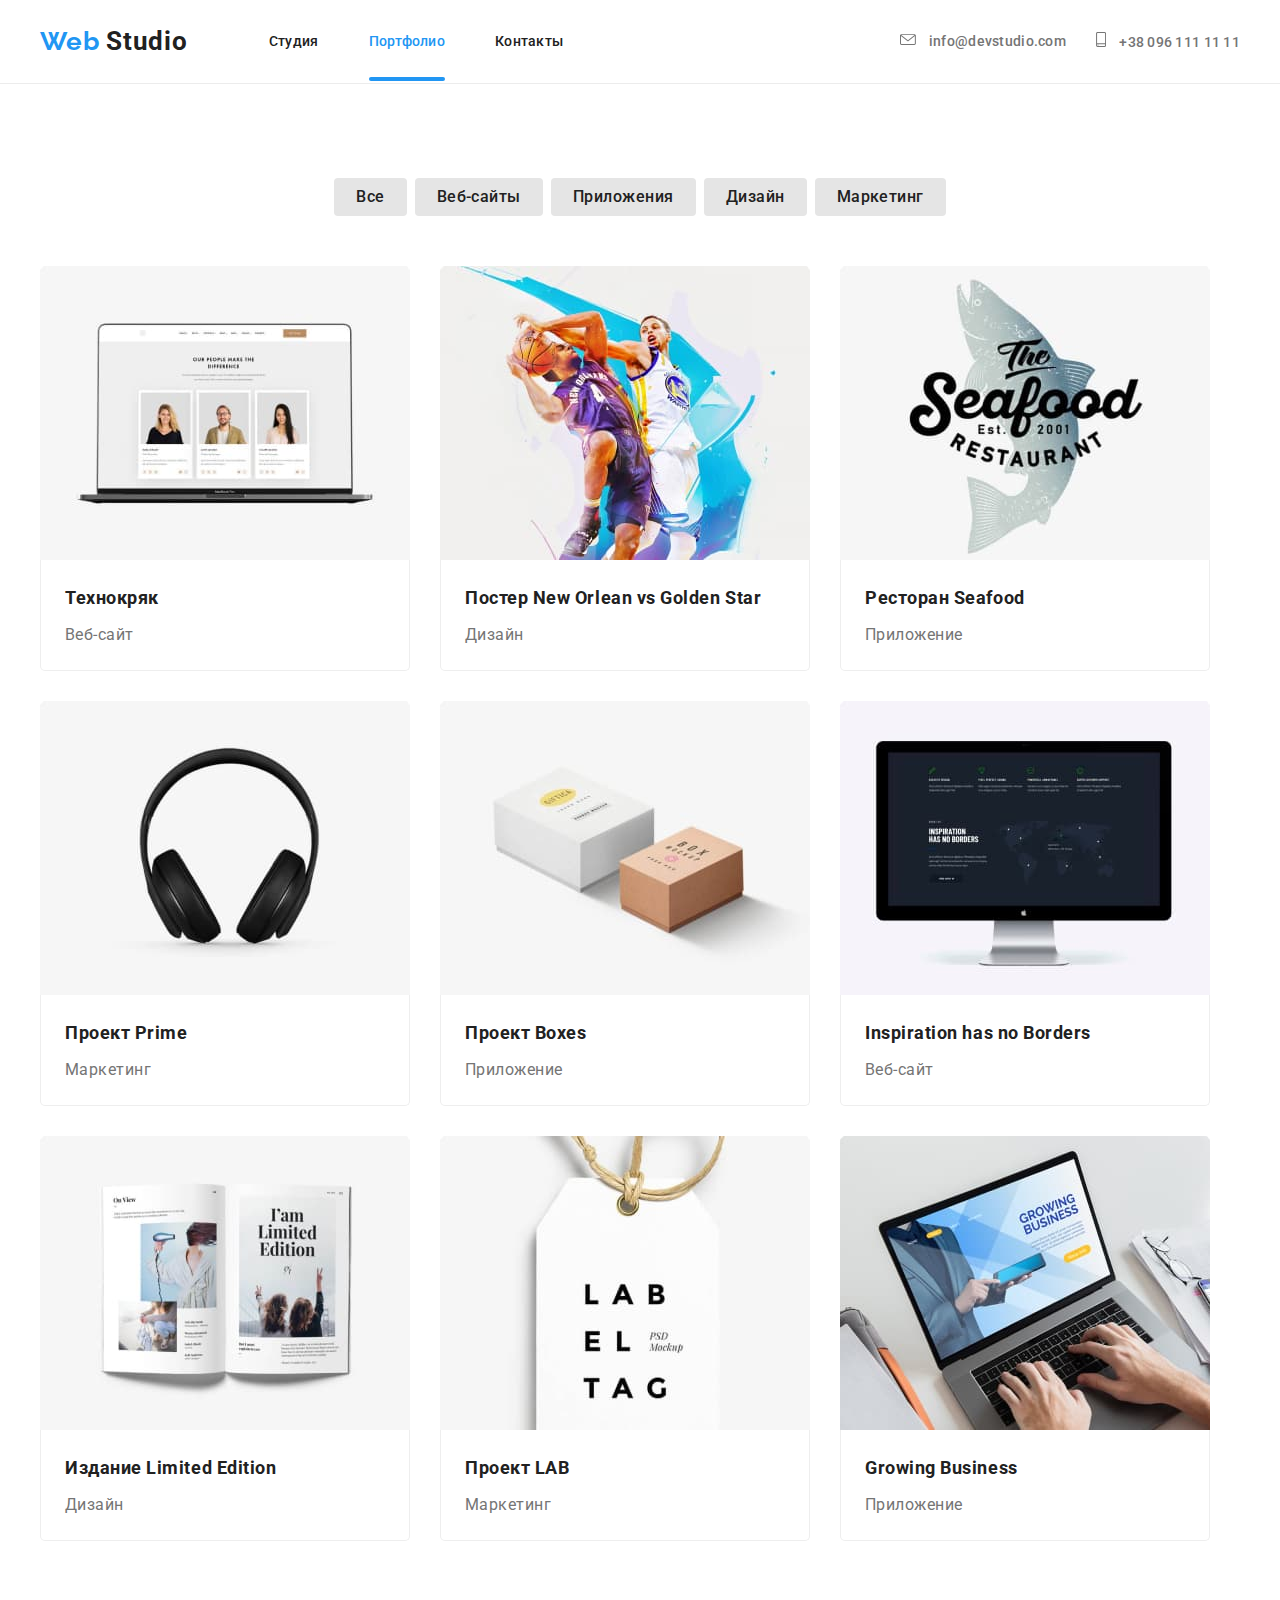
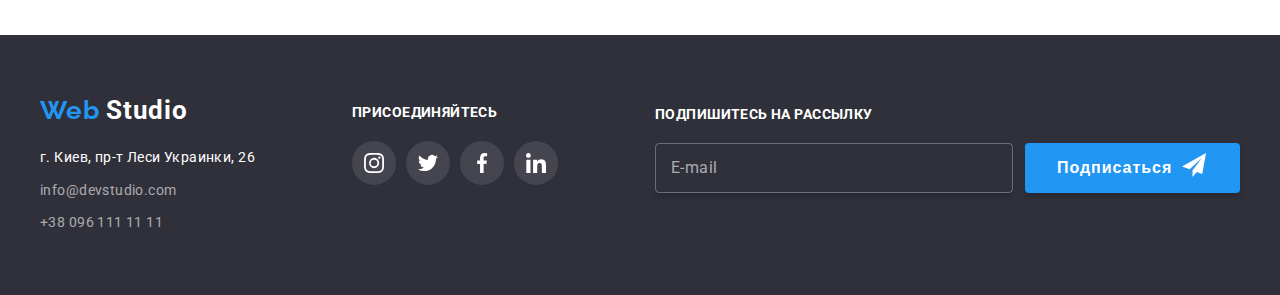
==== commit 1e7735cf: "4" ====
--- a/portfolio.html
+++ b/portfolio.html
@@ -28,8 +28,8 @@
               </a>
             </li>
             <li class="item">
-              <a href="./portfolio.html" class="link active-link"
-                >Портфолио
+              <a href="./portfolio.html" class="link active-link">
+                Портфолио
                 <div class="active"></div>
               </a>
             </li>
@@ -37,6 +37,57 @@
               <a href="#" class="link">Контакты</a>
             </li>
           </ul>
+          <button type="button" class="menu-button" data-menu-button>
+            <svg width="40" height="40">
+              <use
+                class="icon-menu"
+                href="./images/symbol-defs1.svg#icon-menu"
+              ></use>
+              <use
+                class="icon-close-menu"
+                href="./images/symbol-defs1.svg#icon-close-menu"
+              ></use>
+            </svg>
+          </button>
+          <div class="menu-container" data-menu>
+            <ul class="list menu-nav">
+              <li class="item">
+                <a href="./index.html" class="link">
+                  Студия
+                </a>
+              </li>
+              <li class="item">
+                <a href="./portfolio.html" class="link active-link">
+                  Портфолио
+                  <div class="active"></div>
+                </a>
+              </li>
+              <li class="item">
+                <a href="#" class="link">Контакты</a>
+              </li>
+            </ul>
+            <ul class="list contact">
+              <li class="item">
+                <a
+                  href="mailto:info@devstudio.com"
+                  class="contact-link flex-link"
+                >
+                  <svg class="icon-envelope">
+                    <use href="./images/symbol-defs1.svg#icon-envelope"></use>
+                  </svg>
+                  info@devstudio.com
+                </a>
+              </li>
+              <li class="item">
+                <a href="tel:+380961111111" class="contact-link">
+                  <svg class="icon-smartphone">
+                    <use href="./images/symbol-defs1.svg#icon-smartphone"></use>
+                  </svg>
+                  +38 096 111 11 11
+                </a>
+              </li>
+            </ul>
+          </div>
         </nav>
         <ul class="list header-ul contact">
           <li class="item">
@@ -67,27 +118,27 @@
           </h1>
           <ul class="list filter">
             <li class="element">
-              <button class="button filter">
+              <button class="button filter-button">
                 Все
               </button>
             </li>
             <li class="element">
-              <button class="button filter">
+              <button class="button filter-button">
                 Веб-сайты
               </button>
             </li>
             <li class="element">
-              <button class="button filter">
+              <button class="button filter-button">
                 Приложения
               </button>
             </li>
             <li class="element">
-              <button class="button filter">
+              <button class="button filter-button">
                 Дизайн
               </button>
             </li>
             <li class="element">
-              <button class="button filter">
+              <button class="button filter-button">
                 Маркетинг
               </button>
             </li>
@@ -316,57 +367,59 @@
     <!--подвал-->
     <footer class="footer">
       <div class="container footer-container">
-        <div>
-          <a href="./index.html" class="logo-footer">
-            <span class="logo-web">Web</span>
-            Studio
-          </a>
-          <!-- адресс -->
-          <address class="address">
-            <p>
-              г. Киев, пр-т Леси Украинки, 26
-            </p>
-            <a href="mailto:info@devstudio.com" class="address-link">
-              info@devstudio.com
+        <div class="footer-tablet">
+          <div class="footer-div">
+            <a href="./index.html" class="logo-footer">
+              <span class="logo-web">Web</span>
+              Studio
             </a>
-            <a href="tel:+380961111111" class="address-link"
-              >+38 096 111 11 11</a
-            >
-          </address>
-        </div>
-        <div>
-          <b class="b"> присоединяйтесь </b>
-          <!-- соц.сети -->
-          <ul class="list footer__social-networks">
-            <li class="element">
-              <a href="#" aria-label="instagram" class="link icon-instagram">
-                <svg class="icon-instagram">
-                  <use href="./images/symbol-defs1.svg#icon-instagram"></use>
-                </svg>
+            <!-- адресс -->
+            <address class="address">
+              <p class="address-text">
+                г. Киев, пр-т Леси Украинки, 26
+              </p>
+              <a href="mailto:info@devstudio.com" class="address-link">
+                info@devstudio.com
               </a>
-            </li>
-            <li class="element">
-              <a href="#" aria-label="twitter" class="link icon-twitter">
-                <svg class="icon-twitter">
-                  <use href="./images/symbol-defs1.svg#icon-twitter"></use>
-                </svg>
-              </a>
-            </li>
-            <li class="element">
-              <a href="#" aria-label="facebook" class="link icon-facebook">
-                <svg class="icon-facebook">
-                  <use href="./images/symbol-defs1.svg#icon-facebook"></use>
-                </svg>
-              </a>
-            </li>
-            <li class="element">
-              <a href="#" aria-label="linkedin" class="link icon-linkedin">
-                <svg class="icon-linkedin">
-                  <use href="./images/symbol-defs1.svg#icon-linkedin"></use>
-                </svg>
-              </a>
-            </li>
-          </ul>
+              <a href="tel:+380961111111" class="address-link"
+                >+38 096 111 11 11</a
+              >
+            </address>
+          </div>
+          <div class="footer-div">
+            <b class="b"> присоединяйтесь </b>
+            <!-- соц.сети -->
+            <ul class="list footer__social-networks">
+              <li class="element">
+                <a href="#" aria-label="instagram" class="link icon-instagram">
+                  <svg class="icon-instagram">
+                    <use href="./images/symbol-defs1.svg#icon-instagram"></use>
+                  </svg>
+                </a>
+              </li>
+              <li class="element">
+                <a href="#" aria-label="twitter" class="link icon-twitter">
+                  <svg class="icon-twitter">
+                    <use href="./images/symbol-defs1.svg#icon-twitter"></use>
+                  </svg>
+                </a>
+              </li>
+              <li class="element">
+                <a href="#" aria-label="facebook" class="link icon-facebook">
+                  <svg class="icon-facebook">
+                    <use href="./images/symbol-defs1.svg#icon-facebook"></use>
+                  </svg>
+                </a>
+              </li>
+              <li class="element">
+                <a href="#" aria-label="linkedin" class="link icon-linkedin">
+                  <svg class="icon-linkedin">
+                    <use href="./images/symbol-defs1.svg#icon-linkedin"></use>
+                  </svg>
+                </a>
+              </li>
+            </ul>
+          </div>
         </div>
         <div>
           <b class="b">
@@ -390,7 +443,23 @@
           </div>
         </div>
       </div>
-      <p class="copyright container">2020 | Developed by GoIT Students</p>
     </footer>
+
+    <script>
+      (() => {
+        const menuBtnRef = document.querySelector("[data-menu-button]");
+        const mobileMenuRef = document.querySelector("[data-menu]");
+
+        menuBtnRef.addEventListener("click", () => {
+          const expanded =
+            menuBtnRef.getAttribute("aria-expanded") === "true" || false;
+
+          menuBtnRef.classList.toggle("is-open");
+          menuBtnRef.setAttribute("aria-expanded", !expanded);
+
+          mobileMenuRef.classList.toggle("is-open");
+        });
+      })();
+    </script>
   </body>
 </html>
--- a/css/portfolio.min.css
+++ b/css/portfolio.min.css
@@ -0,0 +1,2 @@
+html{-webkit-box-sizing:border-box;box-sizing:border-box}*,*::before,*::after{-webkit-box-sizing:inherit;box-sizing:inherit}body{background-color:#fff;color:#757575;font-family:Roboto, sans-serif;font-style:normal;font-size:14px;line-height:1.14;letter-spacing:0.03em;margin:0px}a{text-decoration:none}h1,h2,h3,h4,h5,h6,p{margin-top:0px;margin-bottom:0px}img{display:block;max-width:100%;height:auto;z-index:10}.visualli-hidden{position:absolute;width:1px;height:1px;margin:-1px;padding:0px;border:0px;clip:rect(0 0 0 0);overflow:hidden}.list{list-style:none;margin-top:0px;margin-bottom:0px;padding-left:0px}.container{padding-left:15px;padding-right:15px;margin-left:auto;margin-right:auto}@media screen and (min-width: 480px){.container{width:480px}}@media screen and (min-width: 768px){.container{width:768px}}@media screen and (min-width: 1230px){.container{width:1230px}}.section-title{font-family:Roboto;font-style:normal;font-weight:700;font-size:28px;line-height:1.18;text-align:start;letter-spacing:.03em;color:#212121;text-align:center}@media screen and (min-width: 1230px){.section-title{font-family:Roboto;font-style:normal;font-weight:700;font-size:36px;line-height:1.17;text-align:start;letter-spacing:.03em;text-align:center}}.section{padding-top:60px;padding-bottom:60px}@media screen and (min-width: 1230px){.section{padding-top:94px;padding-bottom:94px}}.button{display:inline-block;text-align:center;background-color:#e5e5e5;color:#757575}.button.primary{background-color:#2196f3;color:#fff;font-weight:700;font-size:16px;line-height:1.87;letter-spacing:0.06em;padding:10px 32px;border:0px;border-radius:4px;width:205px;height:50px}.header{position:relative;background-color:#fff}@media screen and (max-width: 767px){.header{height:60px}}.nav{display:-webkit-box;display:-ms-flexbox;display:flex}.logo{display:inline-block;color:#212121;font-family:Raleway, sans-serif;font-family:Roboto;font-style:normal;font-weight:700;font-size:24px;line-height:1.17;text-align:start;letter-spacing:.03em}@media screen and (max-width: 767px){.logo{margin-top:16px;margin-bottom:16px}}@media screen and (min-width: 768px){.logo{margin-right:81px}}@media screen and (min-width: 1230px){.logo{font-family:Roboto;font-style:normal;font-weight:700;font-size:26px;line-height:1.19;text-align:start;letter-spacing:.03em}}.logo-web{color:#2196f3;font-family:Raleway, sans-serif}@media screen and (max-width: 767px){.header-ul{display:none}}.menu-button{display:-webkit-inline-box;display:-ms-inline-flexbox;display:inline-flex;margin:0;margin-left:auto;margin-top:10px;margin-bottom:10px;padding:0;height:40px;border:none;background-color:transparent}.menu-button:focus,.menu-button:hover{fill:#2196f3}@media screen and (min-width: 768px){.menu-button{display:none}}.menu-button .icon-close-menu{display:none}.menu-button.is-open .icon-close-menu{display:block}.menu-button.is-open .icon-menu{display:none}.menu-container{display:none;position:absolute;top:100%;left:0;width:100%;padding-top:60px;padding-bottom:60px;text-align:center;background-color:#fff;z-index:11;border-top:1px solid #ececec;-webkit-box-shadow:0px 1px 3px rgba(0,0,0,0.16),0px 2px 4px rgba(0,0,0,0.08),0px 4px 8px rgba(0,0,0,0.04);box-shadow:0px 1px 3px rgba(0,0,0,0.16),0px 2px 4px rgba(0,0,0,0.08),0px 4px 8px rgba(0,0,0,0.04)}.menu-container.is-open{display:block}.nav .link{position:relative;display:inline-block;color:#212121;font-family:Roboto;font-style:normal;font-weight:500;font-size:18px;line-height:1.17;text-align:start;letter-spacing:.02em;-webkit-transition:250ms cubic-bezier(0.4, 0, 0.2, 1);transition:250ms cubic-bezier(0.4, 0, 0.2, 1)}.nav .link:hover,.nav .link:focus{color:#2196f3;-webkit-transition:250ms cubic-bezier(0.4, 0, 0.2, 1);transition:250ms cubic-bezier(0.4, 0, 0.2, 1)}@media screen and (min-width: 768px){.nav .link{font-family:Roboto;font-style:normal;font-weight:500;font-size:14px;line-height:1.14;text-align:start;letter-spacing:.02em}}.active{position:absolute;bottom:0px;width:100%;height:4px;border-radius:2px;background-color:#2196f3}.menu-nav{padding-bottom:60px}.menu-nav .item:not(:last-child){margin-bottom:40px}.contact-link{display:inline-block;-webkit-box-align:center;-ms-flex-align:center;align-items:center;font-family:Roboto;font-style:normal;font-weight:500;font-size:18px;line-height:1.17;text-align:start;letter-spacing:.02em;text-decoration:none;color:#757575;-webkit-transition:color 250ms cubic-bezier(0.4, 0, 0.2, 1);transition:color 250ms cubic-bezier(0.4, 0, 0.2, 1)}.contact-link:hover,.contact-link:focus{color:#2196f3;-webkit-transition:250ms cubic-bezier(0.4, 0, 0.2, 1);transition:250ms cubic-bezier(0.4, 0, 0.2, 1)}@media screen and (min-width: 768px) and (max-width: 1229px){.contact-link{font-family:Roboto;font-style:normal;font-weight:500;font-size:12px;line-height:1.17;text-align:start;letter-spacing:.02em;padding-top:5px;padding-bottom:5px}}@media screen and (min-width: 768px){.contact-link{font-family:Roboto;font-style:normal;font-weight:500;font-size:14px;line-height:1.14;text-align:start;letter-spacing:.02em}}.icon-envelope{width:16px;height:11.2px;margin-right:10px;fill:currentColor}@media screen and (min-width: 768px) and (max-width: 1229px){.icon-envelope{margin-right:8px}}.icon-smartphone{width:10px;height:15px;margin-right:10px;fill:currentColor}@media screen and (min-width: 768px) and (max-width: 1229px){.icon-smartphone{margin-right:8px}}@media screen and (min-width: 768px){.main-header{display:-webkit-box;display:-ms-flexbox;display:flex;-webkit-box-align:center;-ms-flex-align:center;align-items:center}}@media screen and (min-width: 768px){.nav .header-ul{display:-webkit-box;display:-ms-flexbox;display:flex;margin-left:auto;margin-right:auto}}@media screen and (min-width: 768px){.header-ul .item:not(:last-child){margin-right:50px}}@media screen and (min-width: 1230px){.header-ul{display:-webkit-box;display:-ms-flexbox;display:flex}}@media screen and (min-width: 768px){.header-ul .link{position:relative;display:block;padding-top:32px;padding-bottom:32px;color:#212121;-webkit-transition:250ms cubic-bezier(0.4, 0, 0.2, 1);transition:250ms cubic-bezier(0.4, 0, 0.2, 1)}.header-ul .link:hover::after{opacity:1;-webkit-transform:scaleX(1);transform:scaleX(1);-webkit-transition:250ms cubic-bezier(0.4, 0, 0.2, 1);transition:250ms cubic-bezier(0.4, 0, 0.2, 1)}.header-ul .link::after{position:absolute;display:block;content:"";width:100%;height:4px;border-radius:2px;bottom:0px;background-color:#2196f3;opacity:0;-webkit-transform:scaleX(0);transform:scaleX(0);-webkit-transition:250ms cubic-bezier(0.4, 0, 0.2, 1);transition:250ms cubic-bezier(0.4, 0, 0.2, 1)}}@media screen and (min-width: 768px){.contact{margin-left:auto;margin-right:0px;-webkit-box-align:center;-ms-flex-align:center;align-items:center}}@media screen and (min-width: 768px){.contact .item:not(:last-child){margin-right:30px}}.contact .item:not(:last-child){margin-bottom:16px}@media screen and (min-width: 768px){.contact .item:not(:last-child){margin-bottom:0px;margin-right:0px}}@media screen and (min-width: 1230px){.contact .item:not(:last-child){margin-right:30px}}.link.active-link{color:#2196f3;-webkit-transition:250ms cubic-bezier(0.4, 0, 0.2, 1);transition:250ms cubic-bezier(0.4, 0, 0.2, 1)}@media screen and (max-width: 767px){.link.active-link{padding-bottom:12px}}@media screen and (min-width: 1230px){.header-ul .contact-link{display:block;padding-top:32px;padding-bottom:32px;-webkit-transition:250ms cubic-bezier(0.4, 0, 0.2, 1);transition:250ms cubic-bezier(0.4, 0, 0.2, 1)}}.footer{background-color:#2f303a}.footer-container{padding-top:60px;padding-bottom:60px}@media screen and (max-width: 1229px){.footer-container{-webkit-box-align:center;-ms-flex-align:center;align-items:center;text-align:center}}@media screen and (min-width: 1230px){.footer-container{display:-webkit-box;display:-ms-flexbox;display:flex;-webkit-box-align:baseline;-ms-flex-align:baseline;align-items:baseline;-webkit-box-pack:justify;-ms-flex-pack:justify;justify-content:space-between}}.logo-footer{display:inline-block;color:#fff;font-family:Roboto;font-style:normal;font-weight:700;font-size:24px;line-height:1.17;text-align:start;letter-spacing:.03em;margin-bottom:20px;font-family:Raleway, sans-serif}@media screen and (min-width: 1230px){.logo-footer{font-family:Roboto;font-style:normal;font-weight:700;font-size:26px;line-height:1.19;text-align:start;letter-spacing:.03em}}.address{color:#fff;font-family:Roboto;font-style:normal;font-weight:400;font-size:14px;line-height:1.71;text-align:center;letter-spacing:.03em}@media screen and (max-width: 1229px){.address{margin-bottom:60px}}@media screen and (min-width: 1230px){.address{display:-webkit-box;display:-ms-flexbox;display:flex;-webkit-box-orient:vertical;-webkit-box-direction:normal;-ms-flex-direction:column;flex-direction:column}}.address-text{margin-bottom:8px}@media screen and (min-width: 1230px){.address-text{margin-bottom:9px}}.address-link{display:block;color:rgba(255,255,255,0.6)}.address-link:not(:last-child){margin-bottom:8px}@media screen and (min-width: 1230px){.address-link:not(:last-child){margin-bottom:9px}}@media screen and (min-width: 1230px){.address-link{display:-webkit-inline-box;display:-ms-inline-flexbox;display:inline-flex}}.footer-div .b{margin-top:10px}.b{display:block;color:#fff;font-weight:700;text-transform:uppercase;margin-bottom:20px}.footer__social-networks{display:-webkit-box;display:-ms-flexbox;display:flex;width:206px;margin-left:auto;margin-right:auto}@media screen and (max-width: 1229px){.footer__social-networks{margin-bottom:60px}}.footer__social-networks .element:not(:last-child){margin-right:10px}.footer__social-networks .link{display:-webkit-inline-box;display:-ms-inline-flexbox;display:inline-flex;width:44px;height:44px;background:rgba(255,255,255,0.1);border-radius:50%;background-repeat:no-repeat;background-position:center;background-size:20px;fill:#fff;-webkit-transition:250ms cubic-bezier(0.4, 0, 0.2, 1);transition:250ms cubic-bezier(0.4, 0, 0.2, 1)}.footer__social-networks .link:hover,.footer__social-networks .link:focus{background-color:#2196f3;-webkit-transition:250ms cubic-bezier(0.4, 0, 0.2, 1);transition:250ms cubic-bezier(0.4, 0, 0.2, 1)}#icon-instagram,#icon-twitter,#icon-facebook,#icon-linkedin,#icon-logo-1{fill:currentColor}.footer-mail{width:100%;height:50px;opacity:1;border:1px solid rgba(255,255,255,0.3);-webkit-box-sizing:border-box;box-sizing:border-box;-webkit-box-shadow:0px 4px 4px rgba(0,0,0,0.15);box-shadow:0px 4px 4px rgba(0,0,0,0.15);border-radius:4px;color:rgba(255,255,255,0.6);background-color:transparent}@media screen and (min-width: 480px){.footer-mail{width:450px}}@media screen and (max-width: 1229px){.footer-mail{margin-bottom:20px}}@media screen and (min-width: 1230px){.footer-mail{width:358px;padding-left:16px}}.footer .field{position:relative;display:block;margin-top:0px;width:450px;margin-right:auto;margin-left:auto}@media screen and (max-width: 479px){.footer .field{width:100%}}@media screen and (min-width: 1230px){.footer .field{width:358px;height:50px;margin-right:12px}}.footer-place{position:absolute;left:16px;top:50%;-webkit-transform:translateY(-50%);transform:translateY(-50%);opacity:1;font-family:Roboto;font-style:normal;font-weight:400;font-size:16px;line-height:1.3;text-align:start;letter-spacing:.03em;color:rgba(255,255,255,0.6)}.footer .button.primary{display:-webkit-box;display:-ms-flexbox;display:flex;width:215px;-webkit-box-shadow:0px 4px 4px rgba(0,0,0,0.15);box-shadow:0px 4px 4px rgba(0,0,0,0.15);margin-left:auto;margin-right:auto}.icon-send{display:inline-block;margin-left:10px;width:24px;height:24px}.field:focus-within>.footer-place,.footer-mail:not(:placeholder-shown)+.footer-place{opacity:0;-webkit-transition:250ms cubic-bezier(0.4, 0, 0.2, 1);transition:250ms cubic-bezier(0.4, 0, 0.2, 1);font-family:Roboto;font-style:normal;font-weight:400;font-size:12px;line-height:1.17;text-align:start;letter-spacing:.03em;color:#2196f3}@media screen and (min-width: 768px){.footer-tablet{display:-webkit-box;display:-ms-flexbox;display:flex}}@media screen and (min-width: 1230px){.footer-tablet{width:100%}}@media screen and (min-width: 768px) and (max-width: 1229px){.footer-div{margin-left:auto;margin-right:auto}}@media screen and (min-width: 1230px){.footer-div:last-child{margin-left:auto;margin-right:auto}}@media screen and (min-width: 1230px){.flex{display:-webkit-box;display:-ms-flexbox;display:flex}}.button.filter-button{color:#212121;background-color:#e5e5e5;font-family:Roboto;font-style:normal;font-weight:500;font-size:16px;line-height:1.62;text-align:start;letter-spacing:.03em;border:0px;padding:6px 22px;border-radius:4px;height:38px;-webkit-transition:250ms cubic-bezier(0.4, 0, 0.2, 1);transition:250ms cubic-bezier(0.4, 0, 0.2, 1)}.button.filter-button:focus,.button.filter-button:hover{background-color:#2196f3;color:#fff;-webkit-transition:250ms cubic-bezier(0.4, 0, 0.2, 1);transition:250ms cubic-bezier(0.4, 0, 0.2, 1);-webkit-box-shadow:0px 2px 2px rgba(0,0,0,0.12),0px 1px 2px rgba(0,0,0,0.08),0px 3px 1px rgba(0,0,0,0.1);box-shadow:0px 2px 2px rgba(0,0,0,0.12),0px 1px 2px rgba(0,0,0,0.08),0px 3px 1px rgba(0,0,0,0.1)}.filter{display:-webkit-box;display:-ms-flexbox;display:flex;-webkit-box-pack:center;-ms-flex-pack:center;justify-content:center;margin-bottom:40px}@media screen and (max-width: 767px){.filter{-ms-flex-wrap:wrap;flex-wrap:wrap;-webkit-box-pack:start;-ms-flex-pack:start;justify-content:start}}@media screen and (min-width: 767px){.filter{margin-bottom:30px}}@media screen and (min-width: 1230px){.filter{margin-bottom:50px}}.filter .element{margin-right:8px;height:38px}@media screen and (max-width: 479px){.filter .element:not(:last-child){margin-bottom:15px}}@media screen and (min-width: 480px) and (max-width: 767px){.filter .element:nth-child(3n){margin-right:0px}.filter .element:nth-child(-n+3){margin-bottom:15px}}.filter .element:nth-last-child(-n+1){margin-right:0px}.portfolio{border-top:1px solid #ececec}.job-title{color:#212121;font-family:Roboto;font-style:normal;font-weight:700;font-size:18px;line-height:2;text-align:start;letter-spacing:.03em}.text-work{color:#757575;font-family:Roboto;font-style:normal;font-weight:400;font-size:16px;line-height:1.87;text-align:start;letter-spacing:.03em;margin-top:4px}.hover-text-work{position:absolute;bottom:0px;-webkit-transform-origin:bottom center;transform-origin:bottom center;-webkit-transform:translate3d(0, 100%, 0);transform:translate3d(0, 100%, 0);width:100%;height:100%;padding:77px 24px;color:#fff;background:rgba(33,150,243,0.9);font-family:Roboto;font-style:normal;font-weight:400;font-size:18px;line-height:1.56;text-align:start;letter-spacing:.03em;-webkit-transition:250ms cubic-bezier(0.4, 0, 0.2, 1);transition:250ms cubic-bezier(0.4, 0, 0.2, 1)}.card:hover .hover-text-work{-webkit-transform:translate3d(0, 0, 0);transform:translate3d(0, 0, 0);-webkit-transition:250ms cubic-bezier(0.4, 0, 0.2, 1);transition:250ms cubic-bezier(0.4, 0, 0.2, 1)}@media screen and (min-width: 768px){.hover-text-work{padding:49px 24px}}@media screen and (min-width: 1230px){.hover-text-work{padding:63px 24px}}.card-picture{position:relative;overflow:hidden}.card-picture img{width:450px;height:294px}@media screen and (min-width: 768px){.card-picture img{width:354px}}@media screen and (min-width: 1230px){.card-picture img{width:370px}}@media screen and (min-width: 768px){.work{display:-webkit-box;display:-ms-flexbox;display:flex;-ms-flex-wrap:wrap;flex-wrap:wrap}}.work .element{margin-top:30px;-webkit-transition:250ms cubic-bezier(0.4, 0, 0.2, 1);transition:250ms cubic-bezier(0.4, 0, 0.2, 1)}.work .element:hover,.work .element:focus{-webkit-box-shadow:1px 4px 6px rgba(0,0,0,0.16),0px 4px 4px rgba(0,0,0,0.06),0px 1px 1px rgba(0,0,0,0.12);box-shadow:1px 4px 6px rgba(0,0,0,0.16),0px 4px 4px rgba(0,0,0,0.06),0px 1px 1px rgba(0,0,0,0.12);-webkit-transition:250ms cubic-bezier(0.4, 0, 0.2, 1);transition:250ms cubic-bezier(0.4, 0, 0.2, 1)}@media screen and (min-width: 480px) and (max-width: 767px){.work .element:nth-child(-n+1){margin-top:0px}}@media screen and (min-width: 768px){.work .element{margin-right:30px}}@media screen and (min-width: 768px) and (max-width: 1229px){.work .element{margin-right:30px}.work .element:nth-child(2n){margin-right:0px}}@media screen and (min-width: 1230px){.work .element:nth-child(3n){margin-right:0px}}@media screen and (min-width: 1230px){.work .element:nth-child(-n+3){margin-top:0px}}.card>a{display:block}.card{border-top-left-radius:5px;border-top-right-radius:5px;overflow:hidden}.card-contens{background:#ffffff;border-right:1px solid #eeeeee;border-left:1px solid #eeeeee;border-bottom:1px solid #eeeeee;padding-top:20px;padding-bottom:20px;padding-right:24px;padding-left:24px;border-bottom-right-radius:5px;border-bottom-left-radius:5px}
+/*# sourceMappingURL=portfolio.min.css.map */